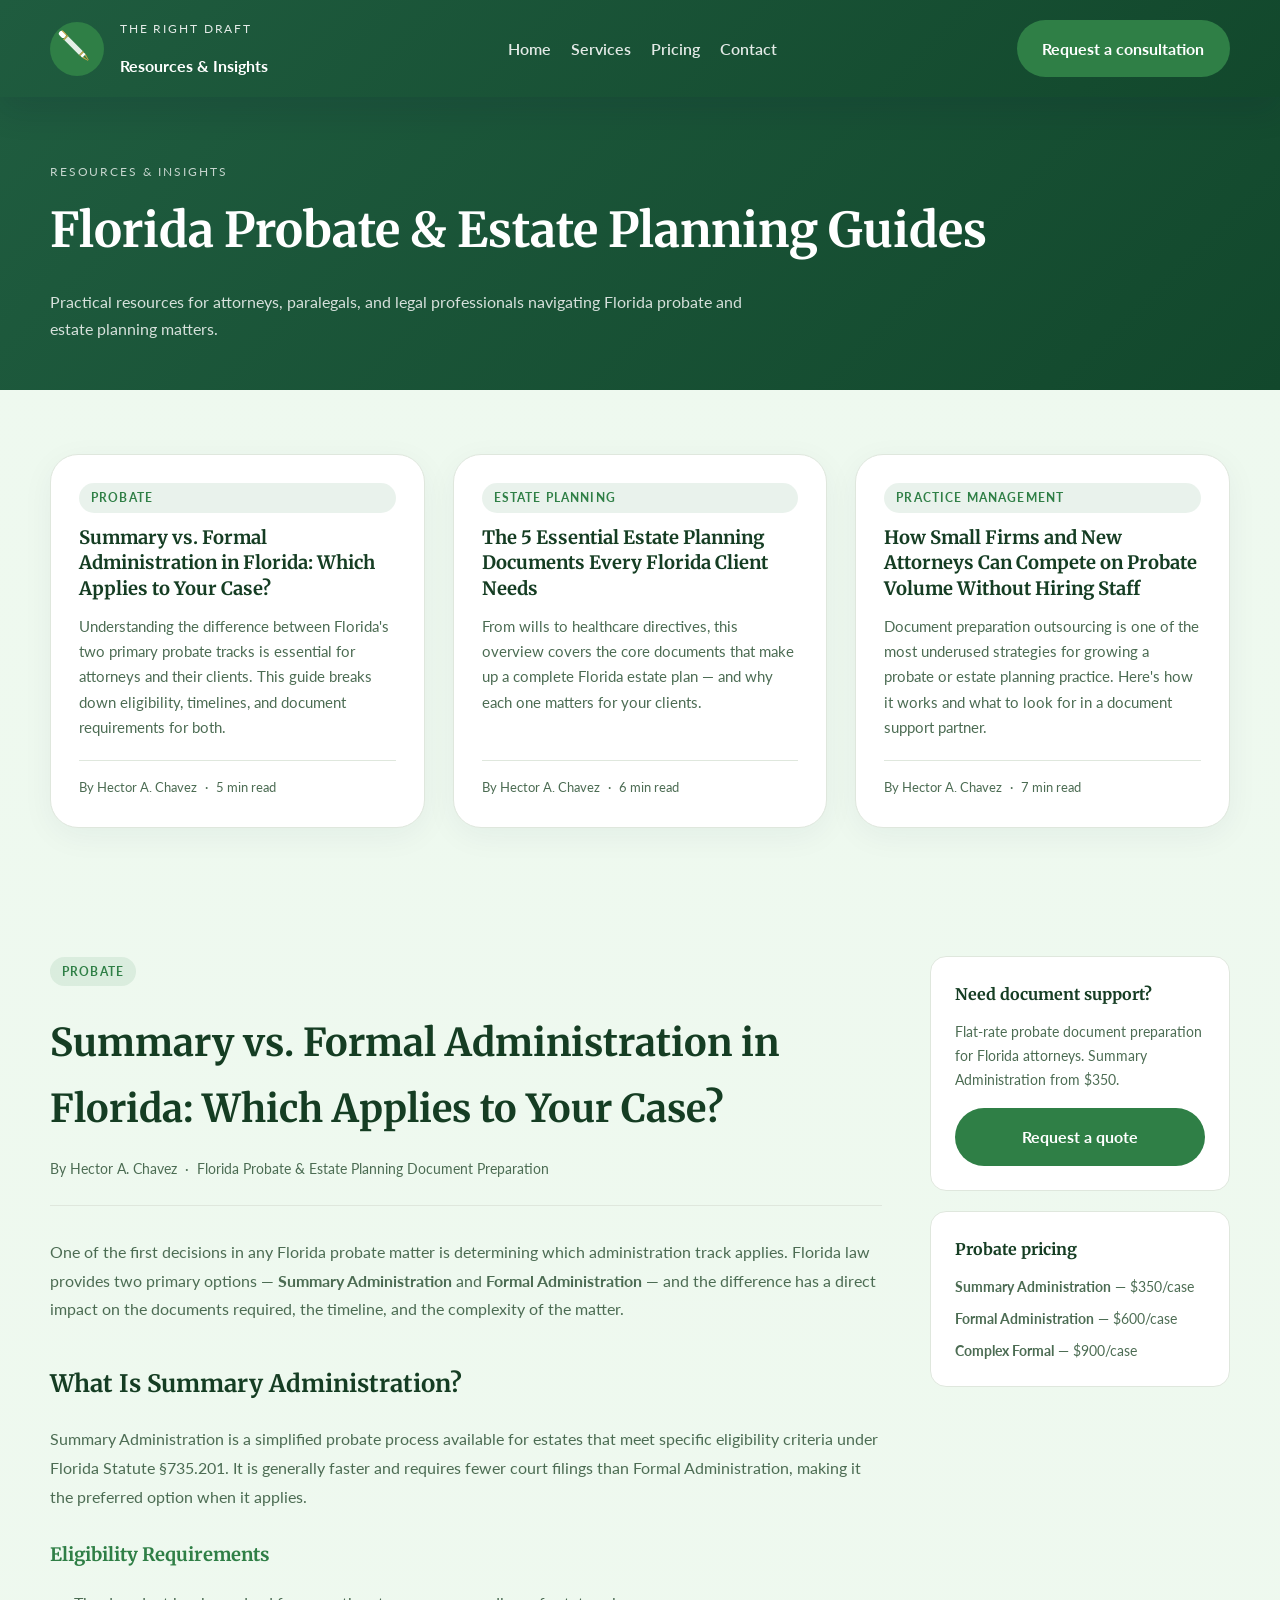
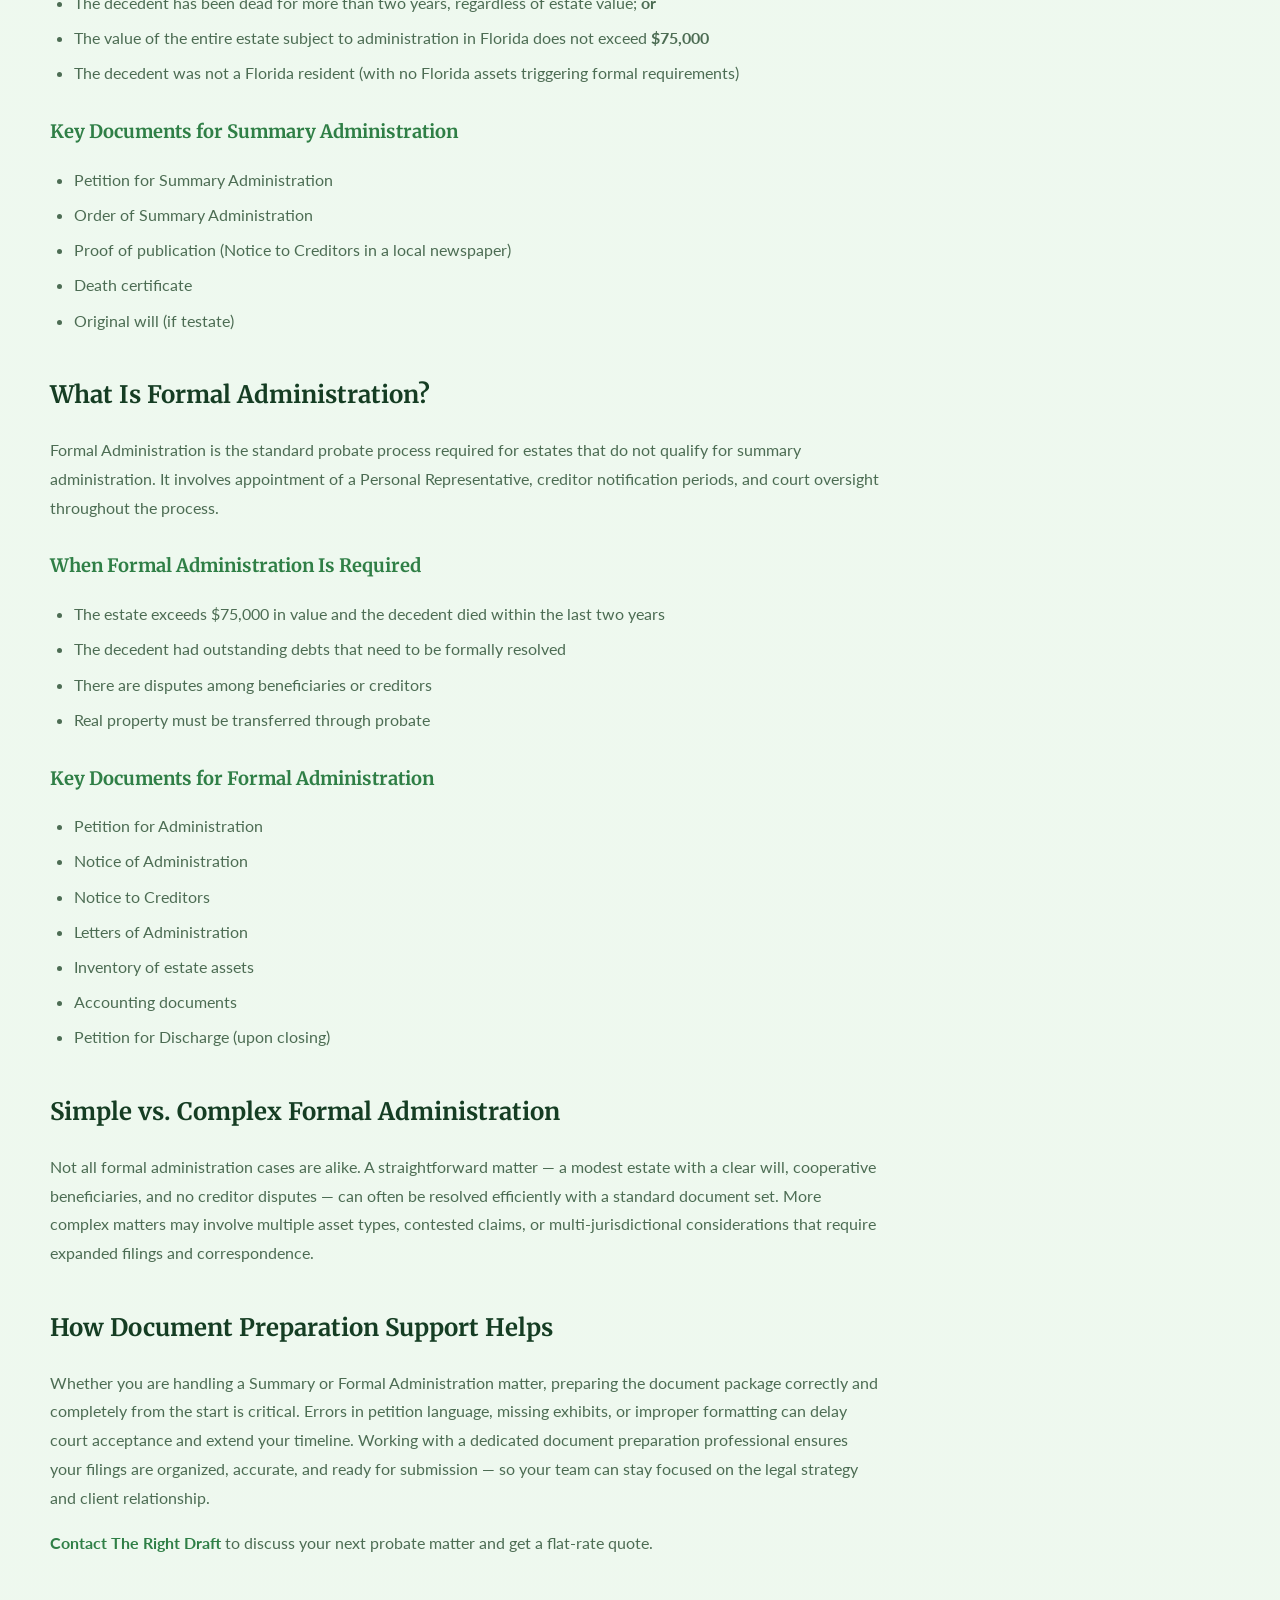
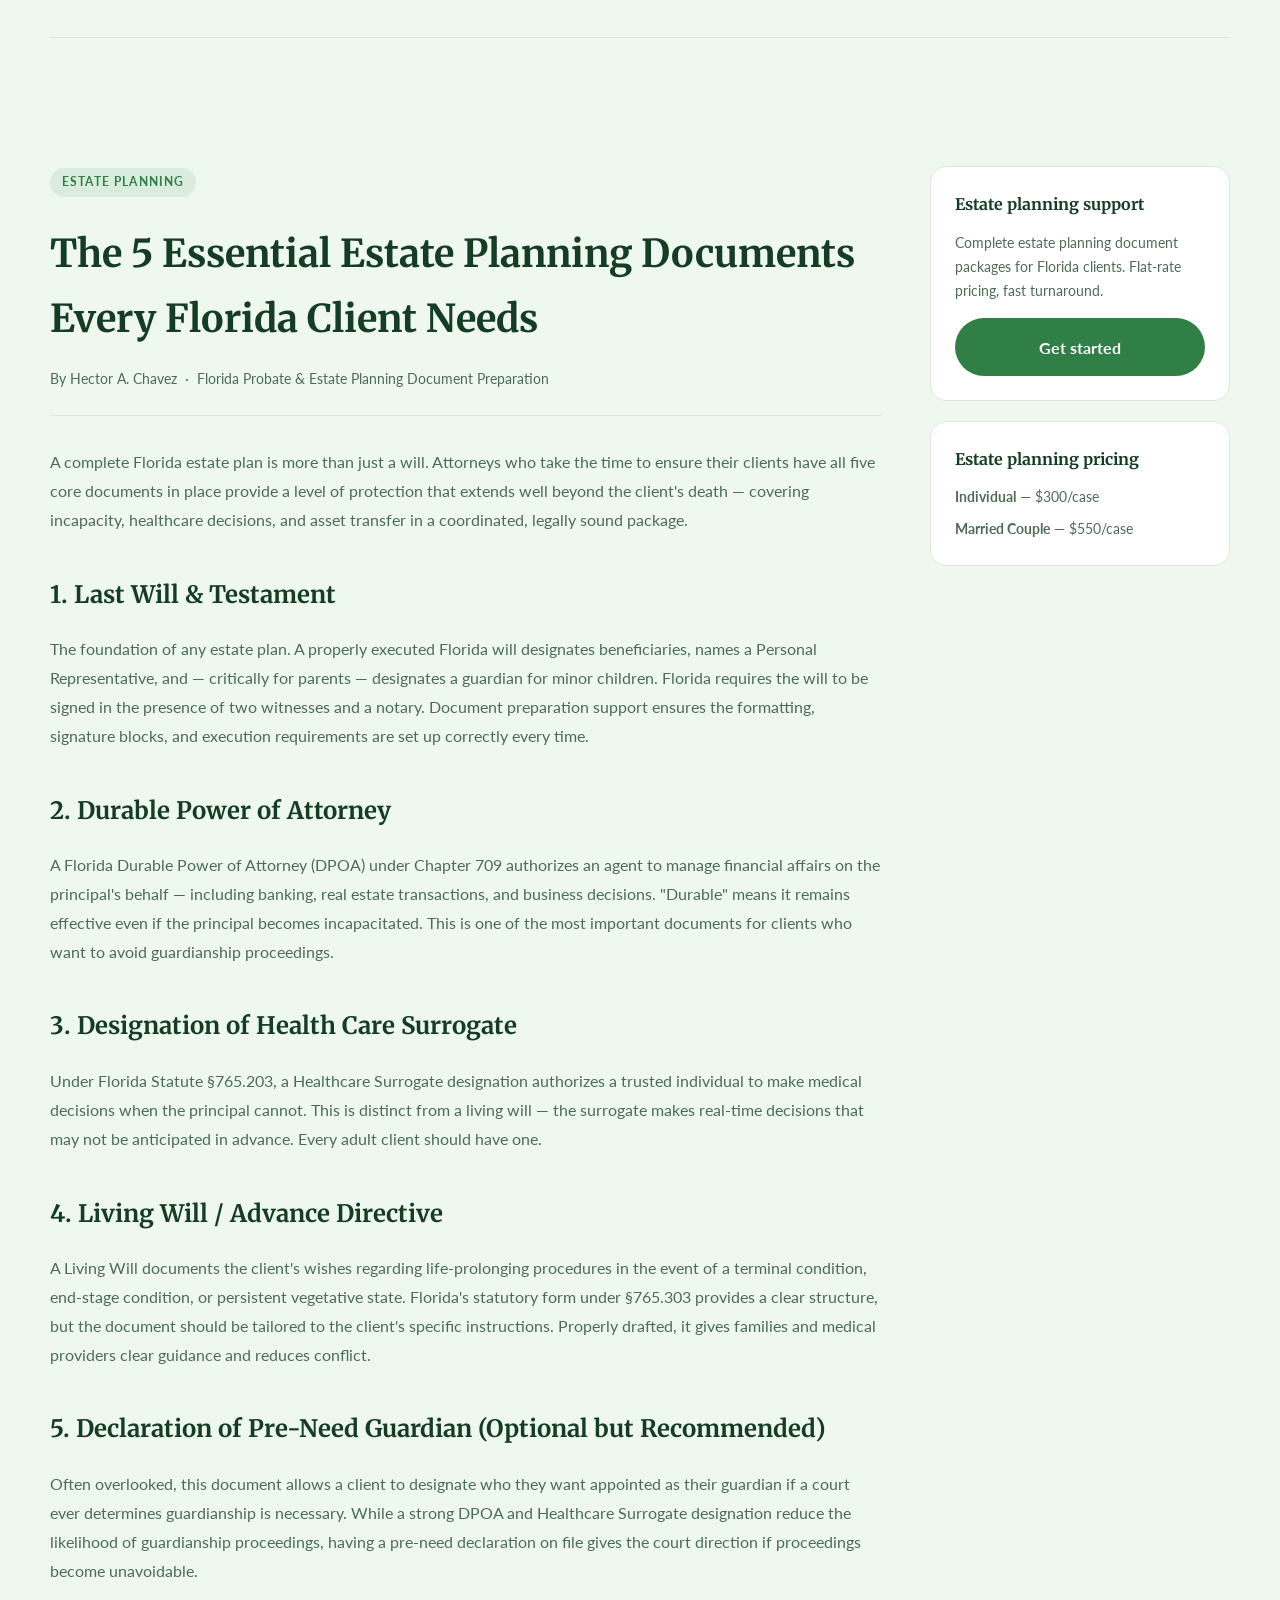
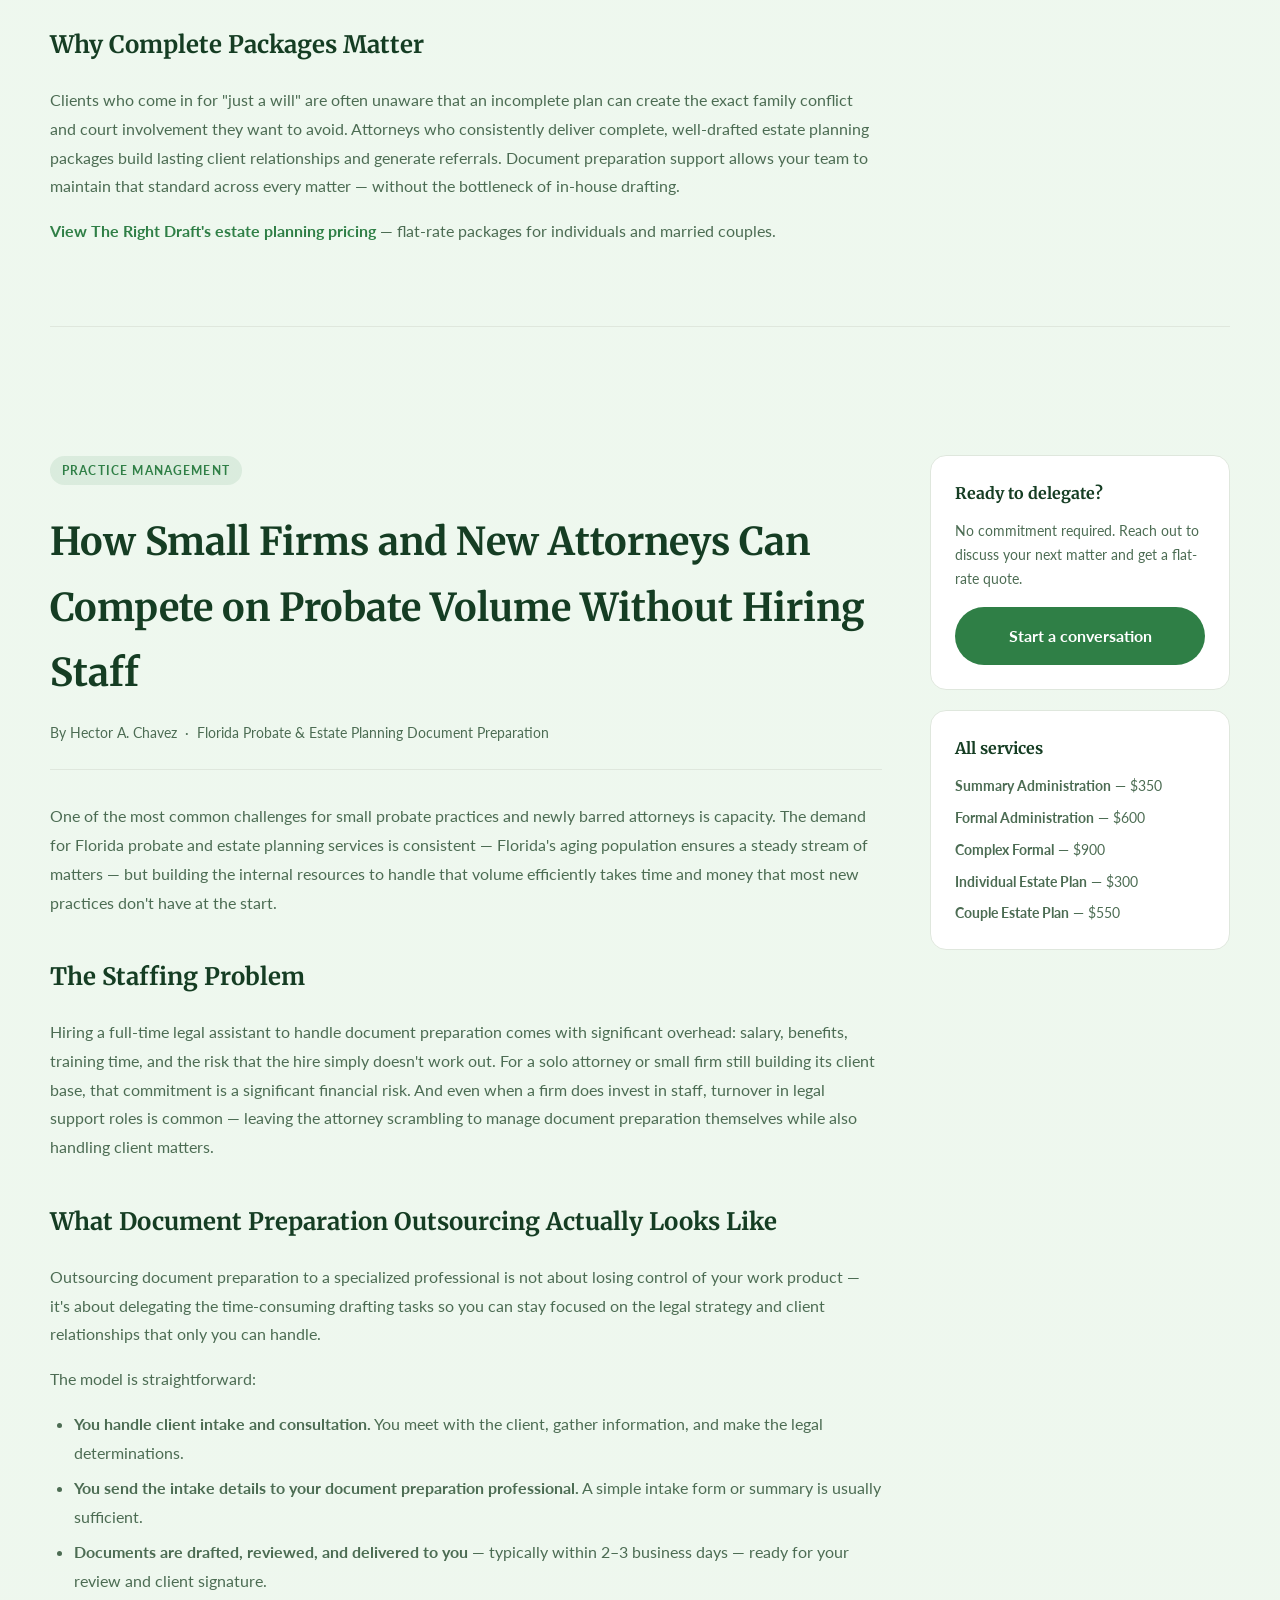
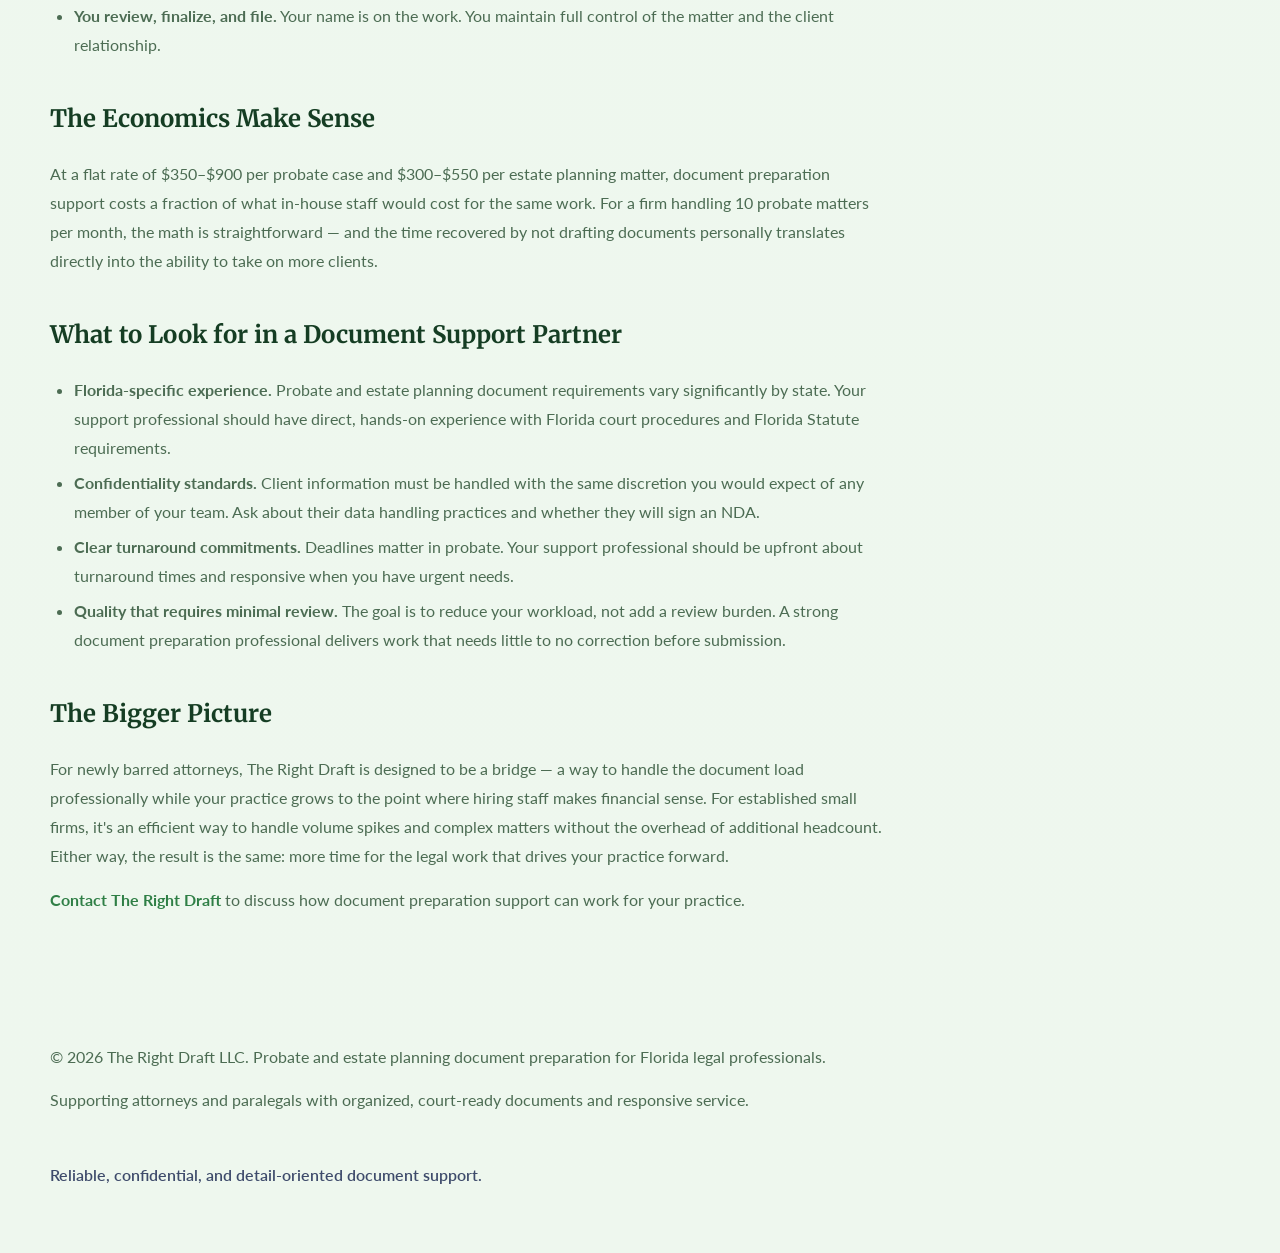
==== blog.html @ fc77adde "Add blog/resources page with 3 full Florida probate articles Articles: 1. Summary vs. Formal Adminis" ====
<!DOCTYPE html>
<html lang="en">
<head>
  <meta charset="UTF-8" />
  <meta name="viewport" content="width=device-width, initial-scale=1.0" />
  <title>Resources & Insights | The Right Draft LLC</title>
  <meta name="description" content="Florida probate and estate planning resources for attorneys and legal professionals. Practical guides on document preparation, administration types, and estate planning essentials." />
  <meta name="robots" content="index, follow" />
  <link rel="canonical" href="https://therightdraftllc.com/blog.html" />
  <link rel="icon" type="image/svg+xml" href="favicon.svg" />
  <meta property="og:title" content="Resources & Insights | The Right Draft LLC" />
  <meta property="og:description" content="Florida probate and estate planning resources for attorneys and legal professionals." />
  <meta property="og:type" content="website" />
  <meta property="og:url" content="https://therightdraftllc.com/blog.html" />
  <meta property="og:image" content="https://therightdraftllc.com/og-image.png" />
  <link href="https://fonts.googleapis.com/css2?family=Lato:wght@400;700;900&family=Merriweather:wght@400;700;900&display=swap" rel="stylesheet">
  <link rel="stylesheet" href="styles.css" />
  <!-- Google Analytics GA4 -->
  <script async src="https://www.googletagmanager.com/gtag/js?id=G-16GF5QHJJG"></script>
  <script>
    window.dataLayer = window.dataLayer || [];
    function gtag(){dataLayer.push(arguments);}
    gtag('js', new Date());
    gtag('config', 'G-16GF5QHJJG');
  </script>
  <style>
    .blog-hero {
      background: linear-gradient(135deg, #1f5c3f 0%, #12482c 100%);
      color: white;
      padding: 4rem 0 3rem;
    }
    .blog-hero .eyebrow { color: rgba(255,255,255,0.75); }
    .blog-hero h1 {
      font-size: clamp(2rem, 4vw, 3rem);
      margin: 0.5rem 0 1rem;
      color: white;
    }
    .blog-hero p { color: rgba(255,255,255,0.82); max-width: 44rem; margin: 0; }

    .blog-grid {
      display: grid;
      grid-template-columns: repeat(3, 1fr);
      gap: 1.75rem;
      padding: 4rem 0;
    }

    .blog-card {
      background: white;
      border: 1px solid var(--border);
      border-radius: var(--radius);
      overflow: hidden;
      box-shadow: 0 8px 32px rgba(19,47,76,0.05);
      display: flex;
      flex-direction: column;
      transition: transform 0.2s ease, box-shadow 0.2s ease;
    }
    .blog-card:hover {
      transform: translateY(-3px);
      box-shadow: 0 16px 48px rgba(19,47,76,0.10);
    }
    .blog-card-tag {
      display: inline-block;
      font-size: 0.72rem;
      font-weight: 700;
      text-transform: uppercase;
      letter-spacing: 0.1em;
      color: var(--accent);
      background: rgba(47,127,70,0.1);
      padding: 0.3rem 0.75rem;
      border-radius: 999px;
      margin-bottom: 0.75rem;
    }
    .blog-card-body { padding: 1.75rem; flex: 1; display: flex; flex-direction: column; }
    .blog-card-body h2 {
      font-size: 1.15rem;
      margin: 0 0 0.75rem;
      line-height: 1.4;
      color: var(--text);
    }
    .blog-card-body p { color: var(--muted); font-size: 0.93rem; flex: 1; margin: 0 0 1.25rem; }
    .blog-card-meta {
      font-size: 0.8rem;
      color: var(--muted);
      display: flex;
      align-items: center;
      gap: 0.5rem;
      margin-top: auto;
      padding-top: 1rem;
      border-top: 1px solid var(--border);
    }

    /* Article page styles */
    .article-layout {
      display: grid;
      grid-template-columns: 1fr 300px;
      gap: 3rem;
      padding: 4rem 0;
      align-items: start;
    }
    .article-body h2 { font-size: 1.5rem; margin-top: 2.5rem; }
    .article-body h3 { font-size: 1.15rem; margin-top: 1.75rem; color: var(--accent); }
    .article-body p { color: var(--muted); line-height: 1.8; }
    .article-body ul { color: var(--muted); line-height: 1.8; padding-left: 1.5rem; }
    .article-body ul li { margin-bottom: 0.4rem; }
    .article-sidebar {
      position: sticky;
      top: 100px;
      display: flex;
      flex-direction: column;
      gap: 1.25rem;
    }
    .sidebar-card {
      background: white;
      border: 1px solid var(--border);
      border-radius: var(--radius-sm);
      padding: 1.5rem;
    }
    .sidebar-card h3 { margin: 0 0 0.75rem; font-size: 1rem; }
    .sidebar-card p { color: var(--muted); font-size: 0.88rem; margin: 0 0 1rem; }

    .article-tag {
      display: inline-block;
      font-size: 0.72rem;
      font-weight: 700;
      text-transform: uppercase;
      letter-spacing: 0.1em;
      color: var(--accent);
      background: rgba(47,127,70,0.1);
      padding: 0.3rem 0.75rem;
      border-radius: 999px;
      margin-bottom: 1rem;
    }
    .article-title {
      font-size: clamp(1.75rem, 3vw, 2.5rem);
      margin: 0.5rem 0 1rem;
    }
    .article-meta {
      color: var(--muted);
      font-size: 0.88rem;
      margin-bottom: 2rem;
      padding-bottom: 1.5rem;
      border-bottom: 1px solid var(--border);
    }

    @media (max-width: 960px) {
      .blog-grid { grid-template-columns: 1fr; }
      .article-layout { grid-template-columns: 1fr; }
      .article-sidebar { position: static; }
    }
  </style>
</head>
<body>

  <header class="site-header">
    <div class="container header-inner">
      <div class="brand">
        <img src="images/logo.svg" alt="The Right Draft LLC" class="logo-mark" width="54" height="54" />
        <div>
          <p class="eyebrow">The Right Draft</p>
          <p style="margin:0;font-size:1rem;font-weight:700;color:white;">Resources &amp; Insights</p>
        </div>
      </div>
      <nav class="site-nav" id="site-nav" aria-label="Primary navigation">
        <a href="index.html">Home</a>
        <a href="index.html#services">Services</a>
        <a href="index.html#packages">Pricing</a>
        <a href="index.html#contact">Contact</a>
        <a href="index.html#contact" class="button button-primary nav-cta-mobile">Request a consultation</a>
      </nav>
      <div class="header-right">
        <a href="index.html#contact" class="button button-primary header-cta">Request a consultation</a>
        <button class="hamburger" id="hamburger" aria-label="Toggle navigation" aria-expanded="false" aria-controls="site-nav">
          <span></span><span></span><span></span>
        </button>
      </div>
    </div>
  </header>

  <div class="blog-hero">
    <div class="container">
      <p class="eyebrow">Resources &amp; Insights</p>
      <h1>Florida Probate &amp; Estate Planning Guides</h1>
      <p>Practical resources for attorneys, paralegals, and legal professionals navigating Florida probate and estate planning matters.</p>
    </div>
  </div>

  <main class="container">
    <div class="blog-grid">

      <!-- Article 1 -->
      <article class="blog-card" id="summary-vs-formal">
        <div class="blog-card-body">
          <span class="blog-card-tag">Probate</span>
          <h2>Summary vs. Formal Administration in Florida: Which Applies to Your Case?</h2>
          <p>Understanding the difference between Florida's two primary probate tracks is essential for attorneys and their clients. This guide breaks down eligibility, timelines, and document requirements for both.</p>
          <div class="blog-card-meta">
            <span>By Hector A. Chavez</span>
            <span>&middot;</span>
            <span>5 min read</span>
          </div>
        </div>
      </article>

      <!-- Article 2 -->
      <article class="blog-card" id="estate-planning-docs">
        <div class="blog-card-body">
          <span class="blog-card-tag">Estate Planning</span>
          <h2>The 5 Essential Estate Planning Documents Every Florida Client Needs</h2>
          <p>From wills to healthcare directives, this overview covers the core documents that make up a complete Florida estate plan — and why each one matters for your clients.</p>
          <div class="blog-card-meta">
            <span>By Hector A. Chavez</span>
            <span>&middot;</span>
            <span>6 min read</span>
          </div>
        </div>
      </article>

      <!-- Article 3 -->
      <article class="blog-card" id="small-firm-efficiency">
        <div class="blog-card-body">
          <span class="blog-card-tag">Practice Management</span>
          <h2>How Small Firms and New Attorneys Can Compete on Probate Volume Without Hiring Staff</h2>
          <p>Document preparation outsourcing is one of the most underused strategies for growing a probate or estate planning practice. Here's how it works and what to look for in a document support partner.</p>
          <div class="blog-card-meta">
            <span>By Hector A. Chavez</span>
            <span>&middot;</span>
            <span>7 min read</span>
          </div>
        </div>
      </article>

    </div>

    <!-- ── FULL ARTICLE 1 ── -->
    <section class="article-layout" id="article-summary-vs-formal">
      <div class="article-body">
        <span class="article-tag">Probate</span>
        <h1 class="article-title">Summary vs. Formal Administration in Florida: Which Applies to Your Case?</h1>
        <div class="article-meta">By Hector A. Chavez &nbsp;&middot;&nbsp; Florida Probate &amp; Estate Planning Document Preparation</div>

        <p>One of the first decisions in any Florida probate matter is determining which administration track applies. Florida law provides two primary options — <strong>Summary Administration</strong> and <strong>Formal Administration</strong> — and the difference has a direct impact on the documents required, the timeline, and the complexity of the matter.</p>

        <h2>What Is Summary Administration?</h2>
        <p>Summary Administration is a simplified probate process available for estates that meet specific eligibility criteria under Florida Statute &sect;735.201. It is generally faster and requires fewer court filings than Formal Administration, making it the preferred option when it applies.</p>

        <h3>Eligibility Requirements</h3>
        <ul>
          <li>The decedent has been dead for more than two years, regardless of estate value; <strong>or</strong></li>
          <li>The value of the entire estate subject to administration in Florida does not exceed <strong>$75,000</strong></li>
          <li>The decedent was not a Florida resident (with no Florida assets triggering formal requirements)</li>
        </ul>

        <h3>Key Documents for Summary Administration</h3>
        <ul>
          <li>Petition for Summary Administration</li>
          <li>Order of Summary Administration</li>
          <li>Proof of publication (Notice to Creditors in a local newspaper)</li>
          <li>Death certificate</li>
          <li>Original will (if testate)</li>
        </ul>

        <h2>What Is Formal Administration?</h2>
        <p>Formal Administration is the standard probate process required for estates that do not qualify for summary administration. It involves appointment of a Personal Representative, creditor notification periods, and court oversight throughout the process.</p>

        <h3>When Formal Administration Is Required</h3>
        <ul>
          <li>The estate exceeds $75,000 in value and the decedent died within the last two years</li>
          <li>The decedent had outstanding debts that need to be formally resolved</li>
          <li>There are disputes among beneficiaries or creditors</li>
          <li>Real property must be transferred through probate</li>
        </ul>

        <h3>Key Documents for Formal Administration</h3>
        <ul>
          <li>Petition for Administration</li>
          <li>Notice of Administration</li>
          <li>Notice to Creditors</li>
          <li>Letters of Administration</li>
          <li>Inventory of estate assets</li>
          <li>Accounting documents</li>
          <li>Petition for Discharge (upon closing)</li>
        </ul>

        <h2>Simple vs. Complex Formal Administration</h2>
        <p>Not all formal administration cases are alike. A straightforward matter — a modest estate with a clear will, cooperative beneficiaries, and no creditor disputes — can often be resolved efficiently with a standard document set. More complex matters may involve multiple asset types, contested claims, or multi-jurisdictional considerations that require expanded filings and correspondence.</p>

        <h2>How Document Preparation Support Helps</h2>
        <p>Whether you are handling a Summary or Formal Administration matter, preparing the document package correctly and completely from the start is critical. Errors in petition language, missing exhibits, or improper formatting can delay court acceptance and extend your timeline. Working with a dedicated document preparation professional ensures your filings are organized, accurate, and ready for submission — so your team can stay focused on the legal strategy and client relationship.</p>

        <p><a href="index.html#contact" style="color:var(--accent);font-weight:700;">Contact The Right Draft</a> to discuss your next probate matter and get a flat-rate quote.</p>
      </div>

      <aside class="article-sidebar">
        <div class="sidebar-card">
          <h3>Need document support?</h3>
          <p>Flat-rate probate document preparation for Florida attorneys. Summary Administration from $350.</p>
          <a href="index.html#contact" class="button button-primary" style="width:100%;display:flex;">Request a quote</a>
        </div>
        <div class="sidebar-card">
          <h3>Probate pricing</h3>
          <p style="margin-bottom:0.5rem;"><strong>Summary Administration</strong> — $350/case</p>
          <p style="margin-bottom:0.5rem;"><strong>Formal Administration</strong> — $600/case</p>
          <p style="margin-bottom:0;"><strong>Complex Formal</strong> — $900/case</p>
        </div>
      </aside>
    </section>

    <hr style="border:none;border-top:1px solid var(--border);margin:0 0 4rem;">

    <!-- ── FULL ARTICLE 2 ── -->
    <section class="article-layout" id="article-estate-planning-docs">
      <div class="article-body">
        <span class="article-tag">Estate Planning</span>
        <h1 class="article-title">The 5 Essential Estate Planning Documents Every Florida Client Needs</h1>
        <div class="article-meta">By Hector A. Chavez &nbsp;&middot;&nbsp; Florida Probate &amp; Estate Planning Document Preparation</div>

        <p>A complete Florida estate plan is more than just a will. Attorneys who take the time to ensure their clients have all five core documents in place provide a level of protection that extends well beyond the client's death — covering incapacity, healthcare decisions, and asset transfer in a coordinated, legally sound package.</p>

        <h2>1. Last Will &amp; Testament</h2>
        <p>The foundation of any estate plan. A properly executed Florida will designates beneficiaries, names a Personal Representative, and — critically for parents — designates a guardian for minor children. Florida requires the will to be signed in the presence of two witnesses and a notary. Document preparation support ensures the formatting, signature blocks, and execution requirements are set up correctly every time.</p>

        <h2>2. Durable Power of Attorney</h2>
        <p>A Florida Durable Power of Attorney (DPOA) under Chapter 709 authorizes an agent to manage financial affairs on the principal's behalf — including banking, real estate transactions, and business decisions. "Durable" means it remains effective even if the principal becomes incapacitated. This is one of the most important documents for clients who want to avoid guardianship proceedings.</p>

        <h2>3. Designation of Health Care Surrogate</h2>
        <p>Under Florida Statute &sect;765.203, a Healthcare Surrogate designation authorizes a trusted individual to make medical decisions when the principal cannot. This is distinct from a living will — the surrogate makes real-time decisions that may not be anticipated in advance. Every adult client should have one.</p>

        <h2>4. Living Will / Advance Directive</h2>
        <p>A Living Will documents the client's wishes regarding life-prolonging procedures in the event of a terminal condition, end-stage condition, or persistent vegetative state. Florida's statutory form under &sect;765.303 provides a clear structure, but the document should be tailored to the client's specific instructions. Properly drafted, it gives families and medical providers clear guidance and reduces conflict.</p>

        <h2>5. Declaration of Pre-Need Guardian (Optional but Recommended)</h2>
        <p>Often overlooked, this document allows a client to designate who they want appointed as their guardian if a court ever determines guardianship is necessary. While a strong DPOA and Healthcare Surrogate designation reduce the likelihood of guardianship proceedings, having a pre-need declaration on file gives the court direction if proceedings become unavoidable.</p>

        <h2>Why Complete Packages Matter</h2>
        <p>Clients who come in for "just a will" are often unaware that an incomplete plan can create the exact family conflict and court involvement they want to avoid. Attorneys who consistently deliver complete, well-drafted estate planning packages build lasting client relationships and generate referrals. Document preparation support allows your team to maintain that standard across every matter — without the bottleneck of in-house drafting.</p>

        <p><a href="index.html#packages" style="color:var(--accent);font-weight:700;">View The Right Draft's estate planning pricing</a> — flat-rate packages for individuals and married couples.</p>
      </div>

      <aside class="article-sidebar">
        <div class="sidebar-card">
          <h3>Estate planning support</h3>
          <p>Complete estate planning document packages for Florida clients. Flat-rate pricing, fast turnaround.</p>
          <a href="index.html#contact" class="button button-primary" style="width:100%;display:flex;">Get started</a>
        </div>
        <div class="sidebar-card">
          <h3>Estate planning pricing</h3>
          <p style="margin-bottom:0.5rem;"><strong>Individual</strong> — $300/case</p>
          <p style="margin-bottom:0;"><strong>Married Couple</strong> — $550/case</p>
        </div>
      </aside>
    </section>

    <hr style="border:none;border-top:1px solid var(--border);margin:0 0 4rem;">

    <!-- ── FULL ARTICLE 3 ── -->
    <section class="article-layout" id="article-small-firm">
      <div class="article-body">
        <span class="article-tag">Practice Management</span>
        <h1 class="article-title">How Small Firms and New Attorneys Can Compete on Probate Volume Without Hiring Staff</h1>
        <div class="article-meta">By Hector A. Chavez &nbsp;&middot;&nbsp; Florida Probate &amp; Estate Planning Document Preparation</div>

        <p>One of the most common challenges for small probate practices and newly barred attorneys is capacity. The demand for Florida probate and estate planning services is consistent — Florida's aging population ensures a steady stream of matters — but building the internal resources to handle that volume efficiently takes time and money that most new practices don't have at the start.</p>

        <h2>The Staffing Problem</h2>
        <p>Hiring a full-time legal assistant to handle document preparation comes with significant overhead: salary, benefits, training time, and the risk that the hire simply doesn't work out. For a solo attorney or small firm still building its client base, that commitment is a significant financial risk. And even when a firm does invest in staff, turnover in legal support roles is common — leaving the attorney scrambling to manage document preparation themselves while also handling client matters.</p>

        <h2>What Document Preparation Outsourcing Actually Looks Like</h2>
        <p>Outsourcing document preparation to a specialized professional is not about losing control of your work product — it's about delegating the time-consuming drafting tasks so you can stay focused on the legal strategy and client relationships that only you can handle.</p>

        <p>The model is straightforward:</p>
        <ul>
          <li><strong>You handle client intake and consultation.</strong> You meet with the client, gather information, and make the legal determinations.</li>
          <li><strong>You send the intake details to your document preparation professional.</strong> A simple intake form or summary is usually sufficient.</li>
          <li><strong>Documents are drafted, reviewed, and delivered to you</strong> — typically within 2–3 business days — ready for your review and client signature.</li>
          <li><strong>You review, finalize, and file.</strong> Your name is on the work. You maintain full control of the matter and the client relationship.</li>
        </ul>

        <h2>The Economics Make Sense</h2>
        <p>At a flat rate of $350–$900 per probate case and $300–$550 per estate planning matter, document preparation support costs a fraction of what in-house staff would cost for the same work. For a firm handling 10 probate matters per month, the math is straightforward — and the time recovered by not drafting documents personally translates directly into the ability to take on more clients.</p>

        <h2>What to Look for in a Document Support Partner</h2>
        <ul>
          <li><strong>Florida-specific experience.</strong> Probate and estate planning document requirements vary significantly by state. Your support professional should have direct, hands-on experience with Florida court procedures and Florida Statute requirements.</li>
          <li><strong>Confidentiality standards.</strong> Client information must be handled with the same discretion you would expect of any member of your team. Ask about their data handling practices and whether they will sign an NDA.</li>
          <li><strong>Clear turnaround commitments.</strong> Deadlines matter in probate. Your support professional should be upfront about turnaround times and responsive when you have urgent needs.</li>
          <li><strong>Quality that requires minimal review.</strong> The goal is to reduce your workload, not add a review burden. A strong document preparation professional delivers work that needs little to no correction before submission.</li>
        </ul>

        <h2>The Bigger Picture</h2>
        <p>For newly barred attorneys, The Right Draft is designed to be a bridge — a way to handle the document load professionally while your practice grows to the point where hiring staff makes financial sense. For established small firms, it's an efficient way to handle volume spikes and complex matters without the overhead of additional headcount. Either way, the result is the same: more time for the legal work that drives your practice forward.</p>

        <p><a href="index.html#contact" style="color:var(--accent);font-weight:700;">Contact The Right Draft</a> to discuss how document preparation support can work for your practice.</p>
      </div>

      <aside class="article-sidebar">
        <div class="sidebar-card">
          <h3>Ready to delegate?</h3>
          <p>No commitment required. Reach out to discuss your next matter and get a flat-rate quote.</p>
          <a href="index.html#contact" class="button button-primary" style="width:100%;display:flex;">Start a conversation</a>
        </div>
        <div class="sidebar-card">
          <h3>All services</h3>
          <p style="margin-bottom:0.5rem;"><strong>Summary Administration</strong> — $350</p>
          <p style="margin-bottom:0.5rem;"><strong>Formal Administration</strong> — $600</p>
          <p style="margin-bottom:0.5rem;"><strong>Complex Formal</strong> — $900</p>
          <p style="margin-bottom:0.5rem;"><strong>Individual Estate Plan</strong> — $300</p>
          <p style="margin-bottom:0;"><strong>Couple Estate Plan</strong> — $550</p>
        </div>
      </aside>
    </section>

  </main>

  <footer class="site-footer">
    <div class="container footer-inner">
      <div>
        <p>&copy; 2026 The Right Draft LLC. Probate and estate planning document preparation for Florida legal professionals.</p>
        <p>Supporting attorneys and paralegals with organized, court-ready documents and responsive service.</p>
      </div>
      <p class="footer-tagline">Reliable, confidential, and detail-oriented document support.</p>
    </div>
  </footer>

  <script src="scripts.js"></script>
</body>
</html>
---- styles.css ----
:root {
  --bg: #eef7ee;
  --surface: #ffffff;
  --surface-alt: #f7fbf5;
  --text: #153d23;
  --muted: #4c6c53;
  --accent: #2f7f46;
  --accent-strong: #225f36;
  --border: #dfe7dd;
  --shadow: 0 24px 80px rgba(15, 41, 25, 0.08);
  --radius: 28px;
  --radius-sm: 16px;
  --max-width: 1180px;
}

* {
  box-sizing: border-box;
}

body {
  margin: 0;
  font-family: 'Lato', system-ui, -apple-system, BlinkMacSystemFont, "Segoe UI", sans-serif;
  background: linear-gradient(180deg, #eef9ef 0%, #eef7ee 100%);
  color: var(--text);
  line-height: 1.7;
}

/* Headings use a more formal serif for a professional tone */
h1, h2, h3, h4, h5 {
  font-family: 'Merriweather', Georgia, 'Times New Roman', serif;
  font-weight: 700;
}

img {
  max-width: 100%;
  display: block;
}

a {
  color: inherit;
  text-decoration: none;
}

button,
input,
textarea {
  font: inherit;
}

.container {
  width: min(100% - 2rem, var(--max-width));
  margin: 0 auto;
}

.site-header {
  background: linear-gradient(135deg, #1f5c3f 0%, #12482c 100%);
  color: white;
  padding: 1.15rem 0;
  position: sticky;
  top: 0;
  z-index: 20;
  box-shadow: 0 14px 32px rgba(15, 22, 47, 0.14);
}

.header-inner {
  display: flex;
  align-items: center;
  justify-content: space-between;
  gap: 1rem;
}

.brand {
  display: flex;
  align-items: center;
  gap: 1rem;
}

.logo-mark {
  width: 54px;
  height: 54px;
  flex-shrink: 0;
}

.site-nav {
  display: flex;
  gap: 1.25rem;
  align-items: center;
}

.site-nav a {
  color: rgba(255, 255, 255, 0.88);
  font-weight: 600;
}

.site-nav a:hover {
  color: white;
}

.eyebrow {
  margin: 0 0 0.75rem;
  color: rgba(255, 255, 255, 0.88);
  letter-spacing: 0.15em;
  text-transform: uppercase;
  font-size: 0.78rem;
  letter-spacing: 0.15em;
  text-transform: uppercase;
  font-size: 0.78rem;
}

.site-header h1,
.hero-copy h2,
.section-heading h2,
.quote-card p,
.process-card h3,
.service-card h3 {
  margin: 0;
}

.site-header h1 {
  font-size: 1rem;
  line-height: 1.4;
  max-width: 36rem;
}

.button {
  display: inline-flex;
  align-items: center;
  justify-content: center;
  border: none;
  border-radius: 999px;
  padding: 0.95rem 1.6rem;
  font-weight: 700;
  cursor: pointer;
  transition: transform 0.2s ease, background-color 0.2s ease, color 0.2s ease;
}

.button:hover {
  transform: translateY(-1px);
}

.button-primary {
  background: var(--accent);
  color: white;
}

.button-primary:hover {
  background: var(--accent-strong);
}

.button-secondary {
  background: rgba(255, 255, 255, 0.14);
  color: white;
  border: 1px solid rgba(255, 255, 255, 0.18);
}

.hero {
  display: grid;
  grid-template-columns: 1.2fr 0.9fr;
  gap: 2.5rem;
  align-items: center;
  padding: 4rem 0 2rem;
}

.hero-copy h2 {
  font-size: clamp(2.2rem, 4vw, 3.75rem);
  line-height: 1.05;
  margin-bottom: 1.2rem;
}

.hero-copy p {
  color: #425c46;
  max-width: 44rem;
}

.hero-actions {
  display: flex;
  flex-wrap: wrap;
  gap: 1rem;
  margin-top: 1.75rem;
}

.hero-image {
  position: relative;
}

.hero-panel {
  background: white;
  border: 1px solid var(--border);
  box-shadow: var(--shadow);
  border-radius: var(--radius);
  padding: 2.2rem;
}

.hero-panel img {
  width: 100%;
  border-radius: 22px;
  display: block;
  object-fit: cover;
}

.hero-caption {
  margin-top: 1rem;
  color: var(--muted);
  font-size: 0.98rem;
  line-height: 1.7;
}

.hero-panel h3 {
  margin-top: 0;
  font-size: 1.3rem;
}

.hero-panel p {
  color: var(--muted);
}

.hero-image {
  position: relative;
}

.hero-panel {
  background: white;
  border: 1px solid var(--border);
  box-shadow: var(--shadow);
  border-radius: var(--radius);
  padding: 2rem;
}

.hero-panel h3 {
  margin-top: 0;
  font-size: 1.3rem;
}

.section {
  padding: 4rem 0;
}

.section-heading {
  max-width: 42rem;
  margin-bottom: 2rem;
}

.section-heading h2 {
  font-size: clamp(2rem, 3.2vw, 2.7rem);
}

.grid {
  display: grid;
  gap: 1.75rem;
}

.two-column {
  grid-template-columns: repeat(2, minmax(0, 1fr));
}

.three-column {
  grid-template-columns: repeat(3, minmax(0, 1fr));
}

.four-column {
  grid-template-columns: repeat(4, minmax(0, 1fr));
}

.service-grid article,
.process-card,
.quote-card,
.stats-card,
.contact-form {
  background: white;
  border: 1px solid var(--border);
  border-radius: var(--radius);
  padding: 2rem;
  box-shadow: 0 18px 60px rgba(19, 47, 76, 0.05);
}

.service-card {
  position: relative;
  overflow: hidden;
}

.service-card::before {
  content: "";
  position: absolute;
  inset: 0;
  background: linear-gradient(180deg, rgba(181, 143, 44, 0.04), transparent 40%);
  pointer-events: none;
}

.service-card h3 {
  margin-bottom: 0.85rem;
  position: relative;
  z-index: 1;
}

.service-card p {
  color: var(--muted);
  position: relative;
  z-index: 1;
}

/* ── Pricing ── */
.section-subhead {
  color: var(--muted);
  margin-top: 0.5rem;
  max-width: 42rem;
}

.pricing-group {
  margin-bottom: 3rem;
}

.pricing-group-label {
  font-size: 1rem;
  text-transform: uppercase;
  letter-spacing: 0.12em;
  color: var(--muted);
  margin: 0 0 1.25rem;
  padding-bottom: 0.6rem;
  border-bottom: 1px solid var(--border);
}

.pricing-grid {
  align-items: stretch;
}

.pricing-grid--estate {
  max-width: 780px;
}

.pricing-card {
  background: white;
  border: 1px solid var(--border);
  border-radius: var(--radius);
  padding: 2rem;
  box-shadow: 0 8px 32px rgba(19, 47, 76, 0.05);
  display: flex;
  flex-direction: column;
  gap: 1.25rem;
  position: relative;
  transition: transform 0.2s ease, box-shadow 0.2s ease;
}

.pricing-card:hover {
  transform: translateY(-3px);
  box-shadow: 0 16px 48px rgba(19, 47, 76, 0.10);
}

.pricing-card--featured {
  border-color: var(--accent);
  border-width: 2px;
  background: linear-gradient(180deg, rgba(47,127,70,0.04) 0%, white 50%);
}

.pricing-badge {
  position: absolute;
  top: -13px;
  left: 50%;
  transform: translateX(-50%);
  background: var(--accent);
  color: white;
  font-size: 0.75rem;
  font-weight: 700;
  letter-spacing: 0.06em;
  text-transform: uppercase;
  padding: 0.3rem 0.9rem;
  border-radius: 999px;
  white-space: nowrap;
}

.pricing-header {
  display: flex;
  flex-direction: column;
  gap: 0.4rem;
}

.pricing-type {
  font-size: 0.85rem;
  font-weight: 700;
  text-transform: uppercase;
  letter-spacing: 0.08em;
  color: var(--muted);
}

.pricing-amount {
  font-family: 'Merriweather', Georgia, serif;
  font-size: 2.6rem;
  font-weight: 900;
  color: var(--text);
  line-height: 1;
}

.pricing-amount span {
  font-size: 1rem;
  font-weight: 400;
  color: var(--muted);
  margin-left: 0.2rem;
}

.pricing-features {
  list-style: none;
  padding: 0;
  margin: 0;
  display: grid;
  gap: 0.6rem;
  flex: 1;
}

.pricing-features li {
  padding-left: 1.5rem;
  position: relative;
  color: var(--muted);
  font-size: 0.93rem;
}

.pricing-features li::before {
  content: "✓";
  position: absolute;
  left: 0;
  color: var(--accent);
  font-weight: 700;
}

.pricing-cta {
  width: 100%;
  margin-top: auto;
}

/* Add-on cards */
.pricing-addons {
  display: grid;
  gap: 1rem;
  grid-template-columns: repeat(2, 1fr);
  margin-bottom: 1.5rem;
}

.addon-card {
  background: white;
  border: 1px solid var(--border);
  border-radius: var(--radius-sm);
  padding: 1.5rem;
  display: flex;
  align-items: center;
  gap: 1.25rem;
}

.addon-icon {
  font-size: 1.6rem;
  flex-shrink: 0;
  width: 48px;
  height: 48px;
  display: grid;
  place-items: center;
  background: rgba(47,127,70,0.08);
  border-radius: 12px;
}

.addon-card strong {
  display: block;
  margin-bottom: 0.2rem;
  color: var(--text);
}

.addon-card p {
  color: var(--muted);
  font-size: 0.88rem;
  margin: 0;
}

.addon-btn {
  flex-shrink: 0;
  white-space: nowrap;
  font-size: 0.88rem;
  padding: 0.65rem 1.1rem;
  background: transparent;
  color: var(--accent);
  border: 1.5px solid var(--accent);
}

.addon-btn:hover {
  background: var(--accent);
  color: white;
}

.package-note a {
  color: var(--accent);
  text-decoration: underline;
}

/* ── Founder bio ── */
.founder-layout {
  display: grid;
  grid-template-columns: 320px 1fr;
  gap: 3.5rem;
  align-items: start;
}

.founder-photo-wrap {
  position: sticky;
  top: 100px;
}

.founder-photo {
  width: 100%;
  border-radius: var(--radius);
  display: block;
  object-fit: cover;
  object-position: top;
  box-shadow: var(--shadow);
  border: 1px solid var(--border);
}

.founder-name-card {
  background: white;
  border: 1px solid var(--border);
  border-radius: var(--radius-sm);
  padding: 1rem 1.25rem;
  margin-top: 1rem;
  box-shadow: 0 4px 16px rgba(19,47,76,0.06);
}

.founder-name-card strong {
  display: block;
  font-size: 1rem;
  color: var(--text);
  margin-bottom: 0.2rem;
}

.founder-name-card span {
  font-size: 0.85rem;
  color: var(--muted);
}

.founder-bio p {
  color: var(--muted);
  margin-top: 0;
  margin-bottom: 1.2rem;
}

.founder-quote {
  border-left: 3px solid #C8A84B;
  margin: 1.75rem 0;
  padding: 1rem 1.5rem;
  background: rgba(200, 168, 75, 0.06);
  border-radius: 0 var(--radius-sm) var(--radius-sm) 0;
}

.founder-quote p {
  font-family: 'Merriweather', Georgia, serif;
  font-size: 1.05rem;
  font-style: italic;
  color: var(--text) !important;
  margin: 0 !important;
}

.founder-credentials {
  display: grid;
  grid-template-columns: repeat(3, 1fr);
  gap: 1rem;
  margin-top: 1.75rem;
}

.credential {
  background: white;
  border: 1px solid var(--border);
  border-radius: var(--radius-sm);
  padding: 1rem 1.25rem;
  box-shadow: 0 4px 16px rgba(19,47,76,0.04);
}

.credential-value {
  display: block;
  font-family: 'Merriweather', Georgia, serif;
  font-weight: 700;
  font-size: 1rem;
  color: var(--accent);
  margin-bottom: 0.3rem;
}

.credential-label {
  display: block;
  font-size: 0.82rem;
  color: var(--muted);
  line-height: 1.4;
}

@media (max-width: 960px) {
  .founder-layout {
    grid-template-columns: 1fr;
  }
  .founder-photo-wrap {
    position: static;
    max-width: 280px;
  }
  .founder-credentials {
    grid-template-columns: 1fr;
  }
}

/* ── Stats ── */
.stats-card {
  display: grid;
  gap: 1rem;
}

.stat {
  padding: 1.5rem;
  border-radius: var(--radius-sm);
  background: linear-gradient(180deg, rgba(181, 143, 44, 0.12), rgba(255, 255, 255, 0.95));
}

.stat span {
  display: block;
  font-size: 1.35rem;
  font-weight: 700;
  color: var(--accent);
  margin-bottom: 0.55rem;
}

.highlight-section {
  background: rgba(255, 255, 255, 0.82);
  padding-top: 4rem;
  padding-bottom: 4rem;
  border-radius: var(--radius);
  border: 1px solid var(--border);
}

.align-center {
  align-items: center;
}

.quote-card p {
  font-size: 1.1rem;
  color: var(--text);
  margin-bottom: 1.5rem;
}

.quote-card span {
  color: var(--muted);
}

.trust-list {
  margin-top: 1rem;
  border-top: 1px solid var(--border);
  padding-top: 1rem;
}

.trust-list h4 {
  margin: 0 0 0.5rem;
  font-size: 1rem;
}

.trust-list ul {
  margin: 0;
  padding: 0 0 0 1rem;
  color: var(--muted);
}

.trust-list li {
  margin-bottom: 0.45rem;
}

.checklist {
  list-style: none;
  padding: 0;
  margin: 1.5rem 0 0;
  display: grid;
  gap: 0.85rem;
}

.checklist li {
  position: relative;
  padding-left: 1.6rem;
  color: var(--muted);
}

.checklist li::before {
  content: "✓";
  position: absolute;
  left: 0;
  top: 0;
  color: var(--accent);
}

.process-grid {
  grid-template-columns: repeat(2, minmax(0, 1fr));
}

.process-card {
  padding: 1.8rem;
}

.process-card h3 {
  margin-bottom: 1rem;
}

.process-card p {
  color: var(--muted);
}

.contact-panel {
  background: rgba(47, 127, 70, 0.08);
  padding: 4rem 0;
}

.contact-grid {
  align-items: start;
  gap: 2rem;
}

.contact-details {
  list-style: none;
  padding: 0;
  margin: 1.5rem 0 0;
  color: var(--muted);
}

.contact-details li {
  margin-bottom: 0.9rem;
}

.package-note {
  margin-top: 1.5rem;
  padding: 1.5rem 1.75rem;
  border-radius: var(--radius-sm);
  background: #f4f5f9;
  border: 1px solid var(--border);
  color: var(--muted);
}

.contact-note {
  margin-top: 1rem;
  color: var(--muted);
}

.form-message {
  margin-top: 1rem;
  padding: 1rem 1.25rem;
  border-radius: 18px;
  font-weight: 600;
}

.form-message--success {
  background: rgba(181, 143, 44, 0.15);
  color: #5f481d;
}

.form-message--error {
  background: rgba(255, 77, 77, 0.12);
  color: #8c1d1d;
}

.hidden {
  display: none;
}

.contact-form label {
  display: grid;
  gap: 0.5rem;
  margin-bottom: 1rem;
  color: var(--text);
}

.contact-form input,
.contact-form textarea {
  width: 100%;
  border: 1px solid var(--border);
  border-radius: 14px;
  padding: 1rem 1.1rem;
  background: #fff;
  color: var(--text);
}

.contact-form textarea {
  resize: vertical;
}

.site-footer {
  padding: 2rem 0 3rem;
  color: var(--muted);
}

.footer-inner {
  display: flex;
  justify-content: space-between;
  gap: 1rem;
  align-items: center;
  flex-wrap: wrap;
}

.footer-tagline {
  font-weight: 600;
  color: #3e4b6b;
}

/* ── FAQ ── */
.faq-list {
  display: grid;
  gap: 0.75rem;
  max-width: 860px;
}

.faq-item {
  background: white;
  border: 1px solid var(--border);
  border-radius: var(--radius-sm);
  overflow: hidden;
  transition: box-shadow 0.2s ease;
}

.faq-item[open] {
  box-shadow: 0 8px 32px rgba(19, 47, 76, 0.08);
  border-color: var(--accent);
}

.faq-question {
  display: flex;
  justify-content: space-between;
  align-items: center;
  gap: 1rem;
  padding: 1.25rem 1.5rem;
  font-family: 'Merriweather', Georgia, serif;
  font-size: 1rem;
  font-weight: 700;
  color: var(--text);
  cursor: pointer;
  list-style: none;
  user-select: none;
}

.faq-question::-webkit-details-marker { display: none; }

.faq-question::after {
  content: "+";
  font-size: 1.4rem;
  font-weight: 300;
  color: var(--accent);
  flex-shrink: 0;
  transition: transform 0.25s ease;
  line-height: 1;
}

.faq-item[open] .faq-question::after {
  transform: rotate(45deg);
}

.faq-answer {
  padding: 0 1.5rem 1.25rem;
  border-top: 1px solid var(--border);
}

.faq-answer p {
  color: var(--muted);
  margin: 1rem 0 0;
  line-height: 1.75;
}

.faq-answer a {
  color: var(--accent);
  text-decoration: underline;
}

/* ── Testimonials ── */
.testimonials-section {
  background: linear-gradient(180deg, rgba(47,127,70,0.06) 0%, transparent 100%);
  border-radius: var(--radius);
  padding: 4rem 2rem;
}

.testimonials-grid {
  align-items: stretch;
}

.testimonial-card {
  background: white;
  border: 1px solid var(--border);
  border-radius: var(--radius);
  padding: 2rem;
  box-shadow: 0 8px 32px rgba(19, 47, 76, 0.06);
  display: flex;
  flex-direction: column;
  gap: 1.25rem;
  transition: transform 0.2s ease, box-shadow 0.2s ease;
}

.testimonial-card:hover {
  transform: translateY(-3px);
  box-shadow: 0 16px 48px rgba(19, 47, 76, 0.10);
}

.testimonial-card--featured {
  border-color: var(--accent);
  border-width: 2px;
  background: linear-gradient(180deg, rgba(47,127,70,0.04) 0%, white 60%);
}

.testimonial-stars {
  color: #C8A84B;
  font-size: 1.1rem;
  letter-spacing: 2px;
}

.testimonial-card blockquote {
  margin: 0;
  flex: 1;
}

.testimonial-card blockquote p {
  color: var(--text);
  font-size: 0.97rem;
  line-height: 1.75;
  margin: 0;
  font-style: italic;
}

.testimonial-card blockquote p::before { content: "\201C"; }
.testimonial-card blockquote p::after  { content: "\201D"; }

.testimonial-author {
  display: flex;
  align-items: center;
  gap: 0.85rem;
  border-top: 1px solid var(--border);
  padding-top: 1.1rem;
  margin: 0;
}

.testimonial-avatar {
  width: 42px;
  height: 42px;
  border-radius: 50%;
  background: linear-gradient(135deg, #2f7f46, #7bb270);
  color: white;
  font-size: 0.75rem;
  font-weight: 700;
  display: grid;
  place-items: center;
  flex-shrink: 0;
  letter-spacing: 0.5px;
}

.testimonial-author strong {
  display: block;
  font-size: 0.95rem;
  color: var(--text);
}

.testimonial-author span {
  display: block;
  font-size: 0.82rem;
  color: var(--muted);
  margin-top: 0.15rem;
}

/* ── Hamburger button ── */
.hamburger {
  display: none;
  flex-direction: column;
  justify-content: center;
  gap: 5px;
  width: 40px;
  height: 40px;
  padding: 6px;
  background: transparent;
  border: none;
  cursor: pointer;
  border-radius: 8px;
  transition: background 0.2s;
}

.hamburger:hover {
  background: rgba(255,255,255,0.1);
}

.hamburger span {
  display: block;
  width: 100%;
  height: 2px;
  background: white;
  border-radius: 2px;
  transition: transform 0.3s ease, opacity 0.3s ease;
  transform-origin: center;
}

/* Animate to X when open */
.hamburger.is-open span:nth-child(1) {
  transform: translateY(7px) rotate(45deg);
}
.hamburger.is-open span:nth-child(2) {
  opacity: 0;
  transform: scaleX(0);
}
.hamburger.is-open span:nth-child(3) {
  transform: translateY(-7px) rotate(-45deg);
}

.header-right {
  display: flex;
  align-items: center;
  gap: 0.75rem;
}

/* Hide mobile-only CTA inside nav on desktop */
.nav-cta-mobile {
  display: none;
}

@media (max-width: 960px) {
  .hero,
  .two-column,
  .three-column,
  .four-column,
  .process-grid,
  .contact-grid,
  .pricing-addons {
    grid-template-columns: 1fr;
  }

  .header-inner {
    flex-wrap: wrap;
    align-items: center;
  }

  .hamburger {
    display: flex;
  }

  .header-cta {
    display: none;
  }

  /* Nav hidden by default on mobile */
  .site-nav {
    display: none;
    flex-direction: column;
    align-items: stretch;
    gap: 0;
    width: 100%;
    order: 3;
    background: #12482c;
    border-radius: 16px;
    padding: 1rem;
    margin-top: 0.5rem;
    box-shadow: 0 12px 32px rgba(0,0,0,0.18);
  }

  .site-nav.is-open {
    display: flex;
  }

  .site-nav a {
    padding: 0.85rem 1rem;
    border-radius: 10px;
    font-size: 1rem;
    transition: background 0.15s;
  }

  .site-nav a:hover {
    background: rgba(255,255,255,0.08);
  }

  /* Show mobile CTA inside the nav drawer */
  .nav-cta-mobile {
    display: flex;
    margin-top: 0.5rem;
    width: 100%;
    justify-content: center;
  }
}

@media (max-width: 680px) {
  .container {
    width: min(100% - 1.5rem, var(--max-width));
  }

  .hero-copy h2,
  .section-heading h2 {
    font-size: 2rem;
  }

  .button {
    width: 100%;
  }
}
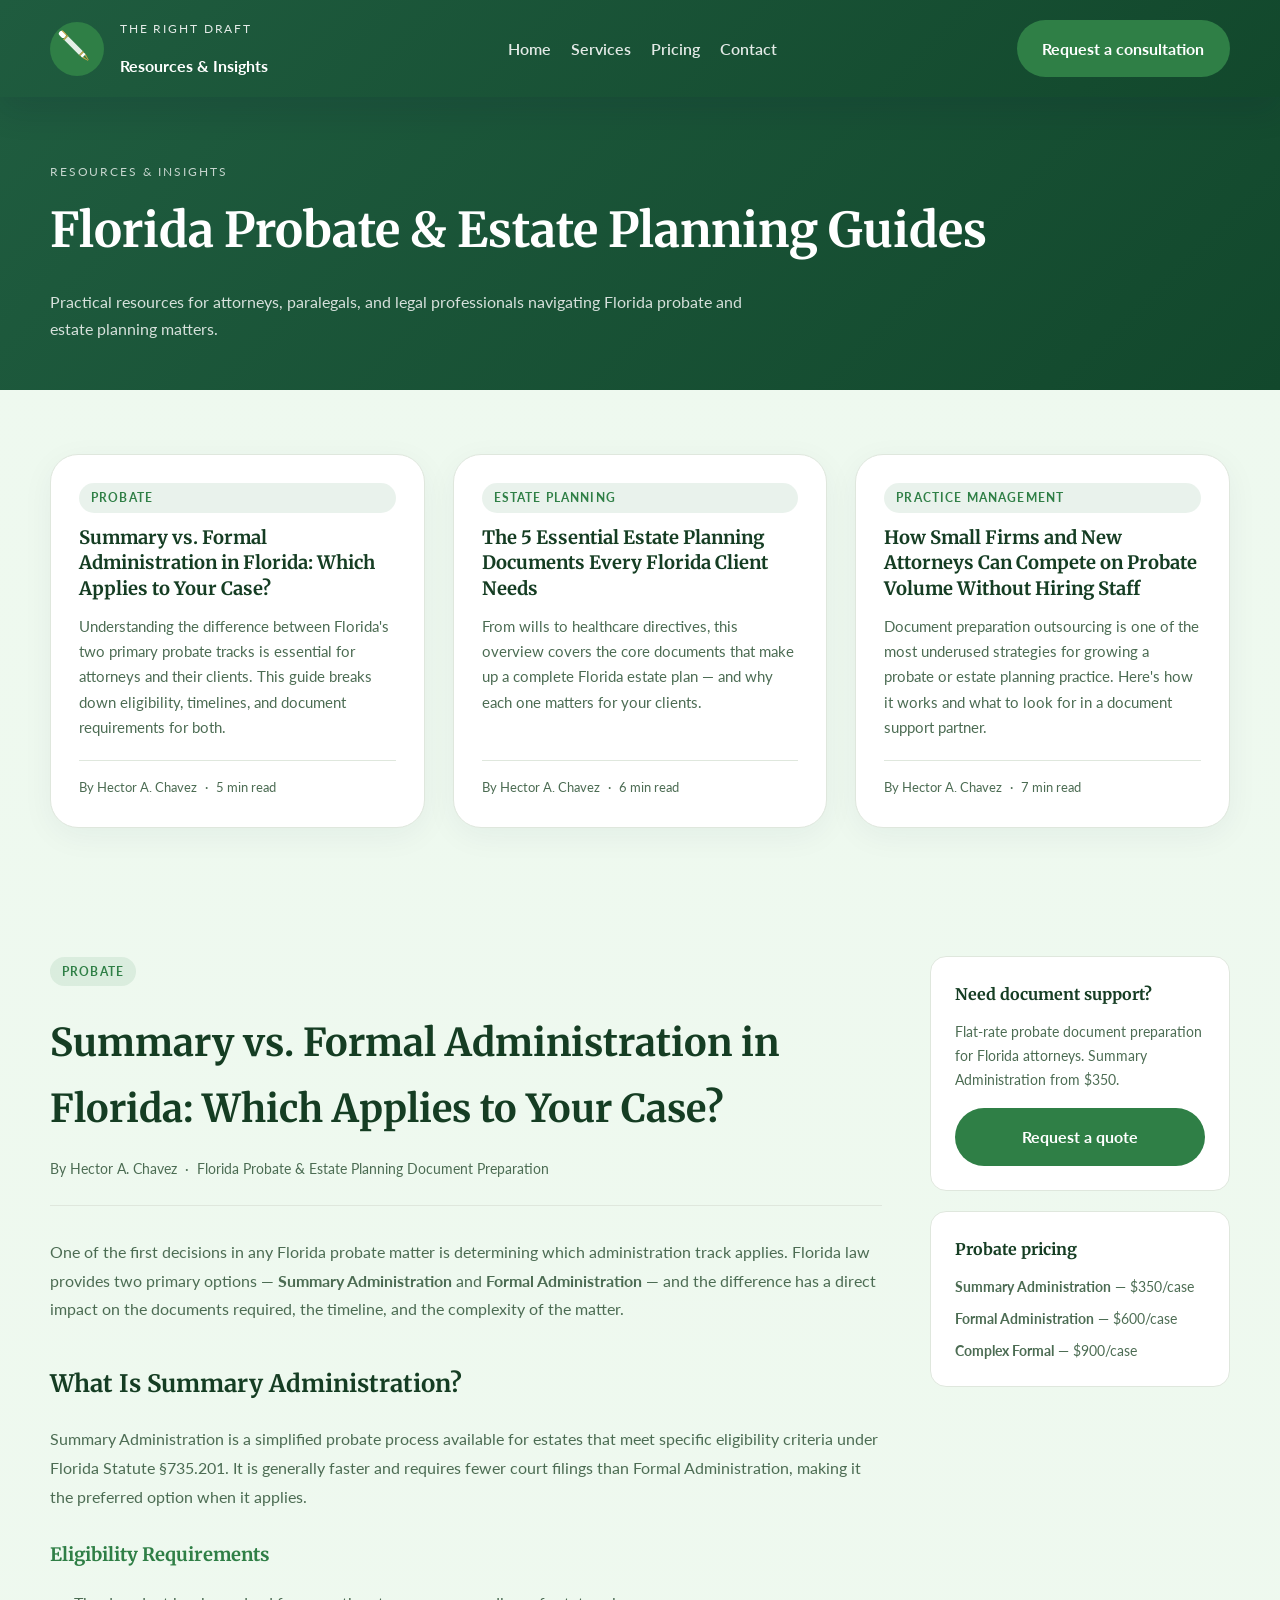
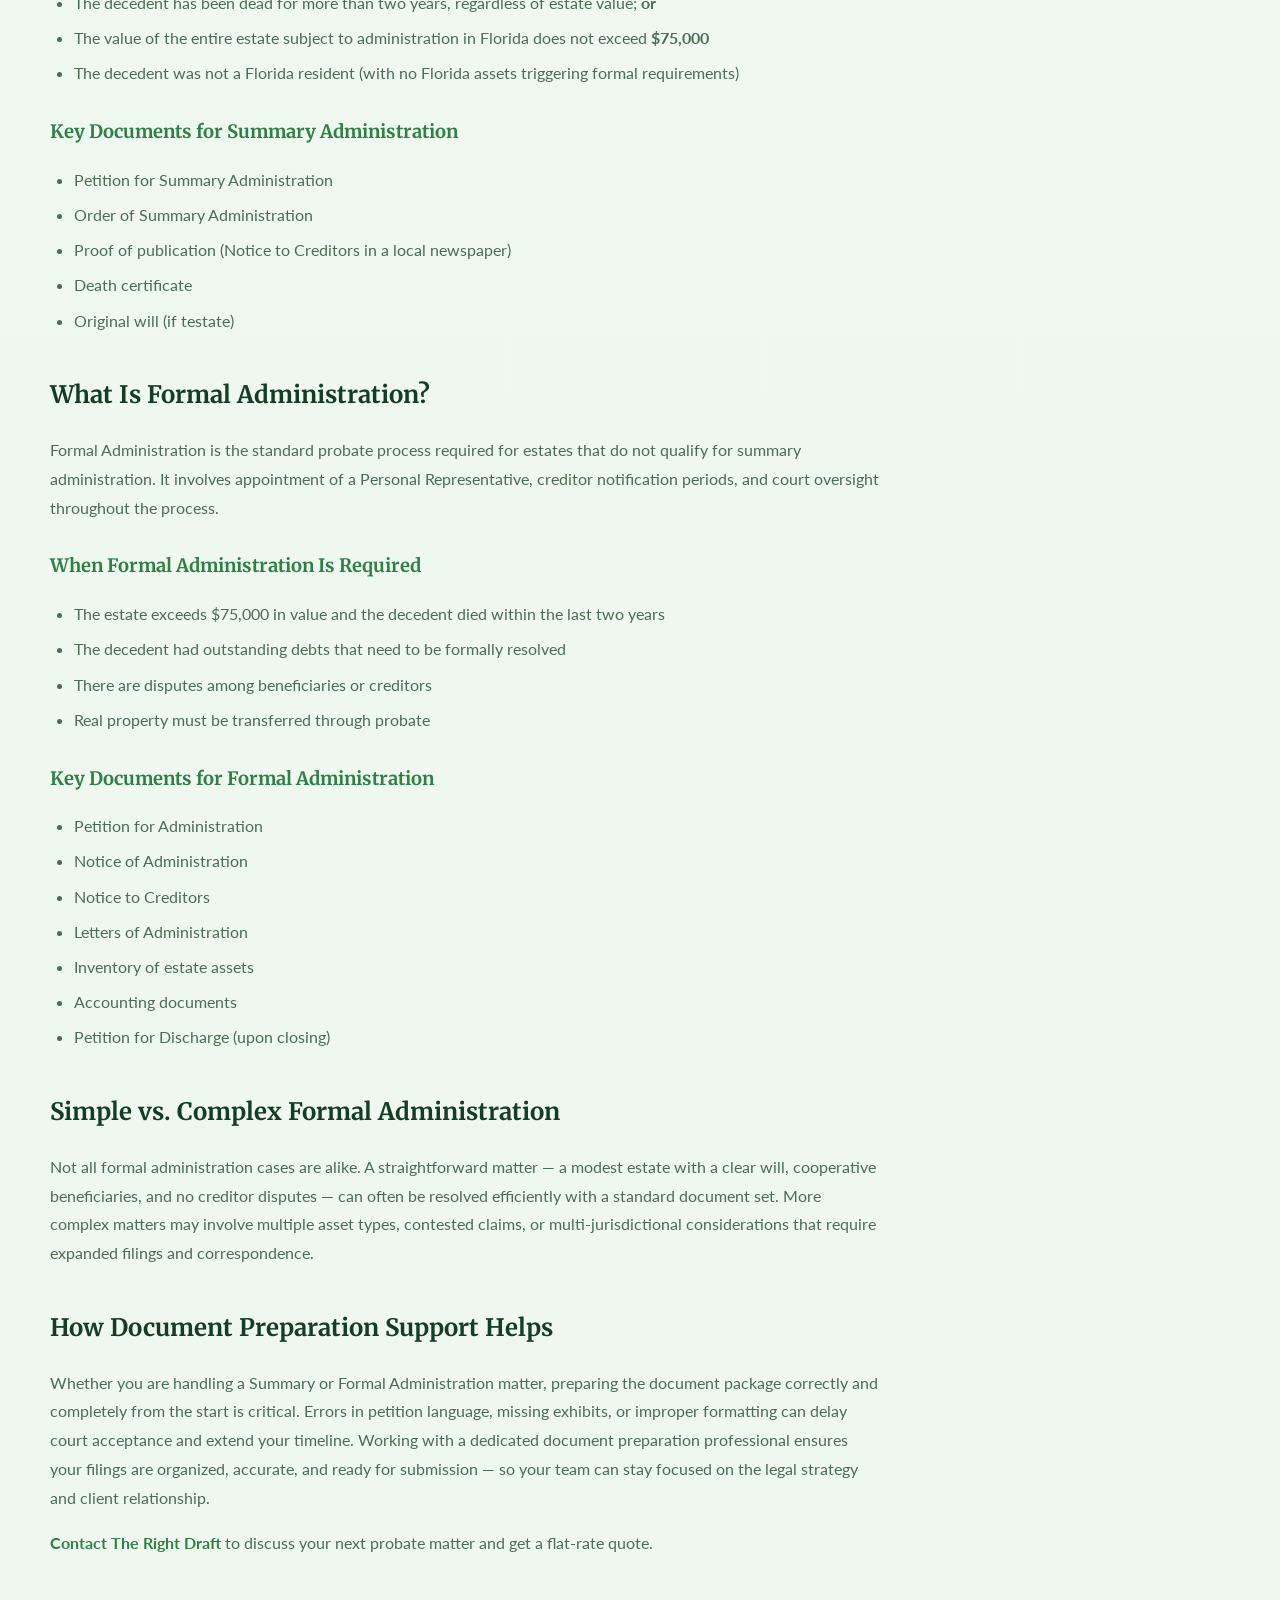
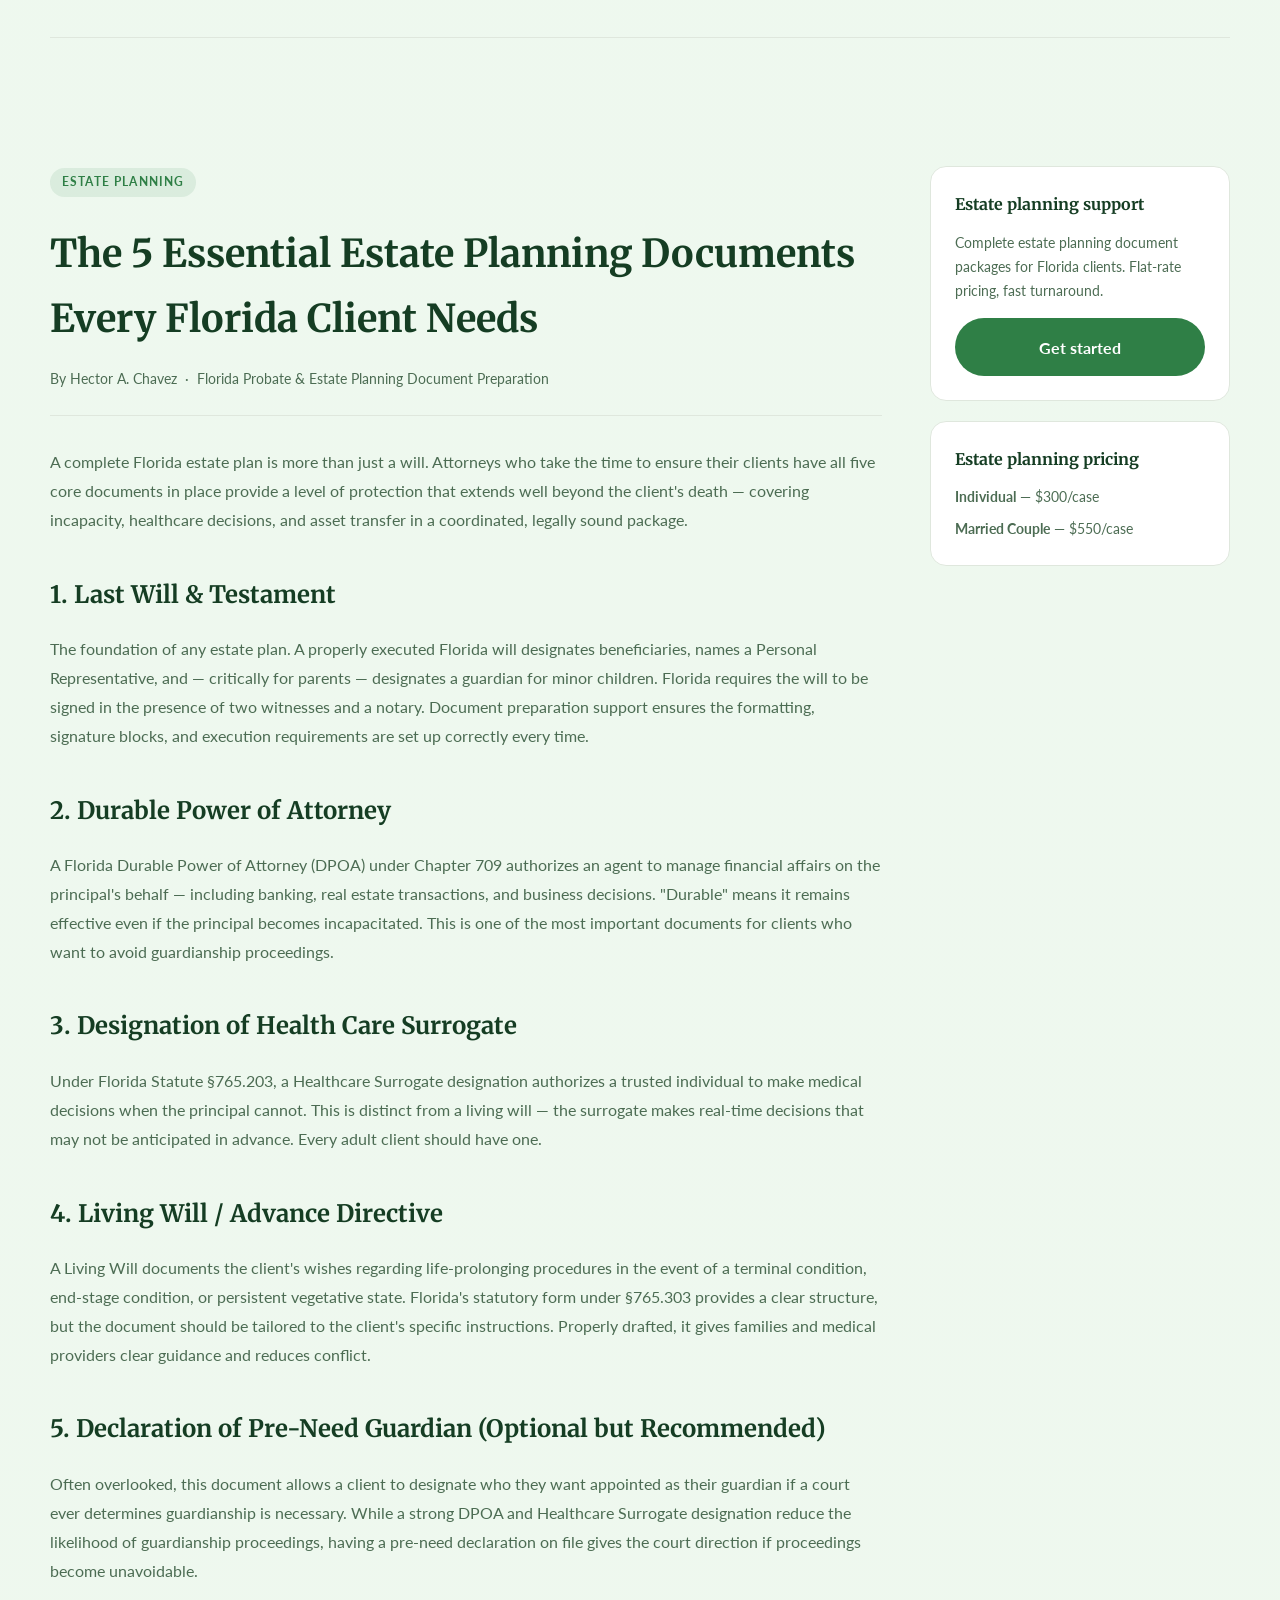
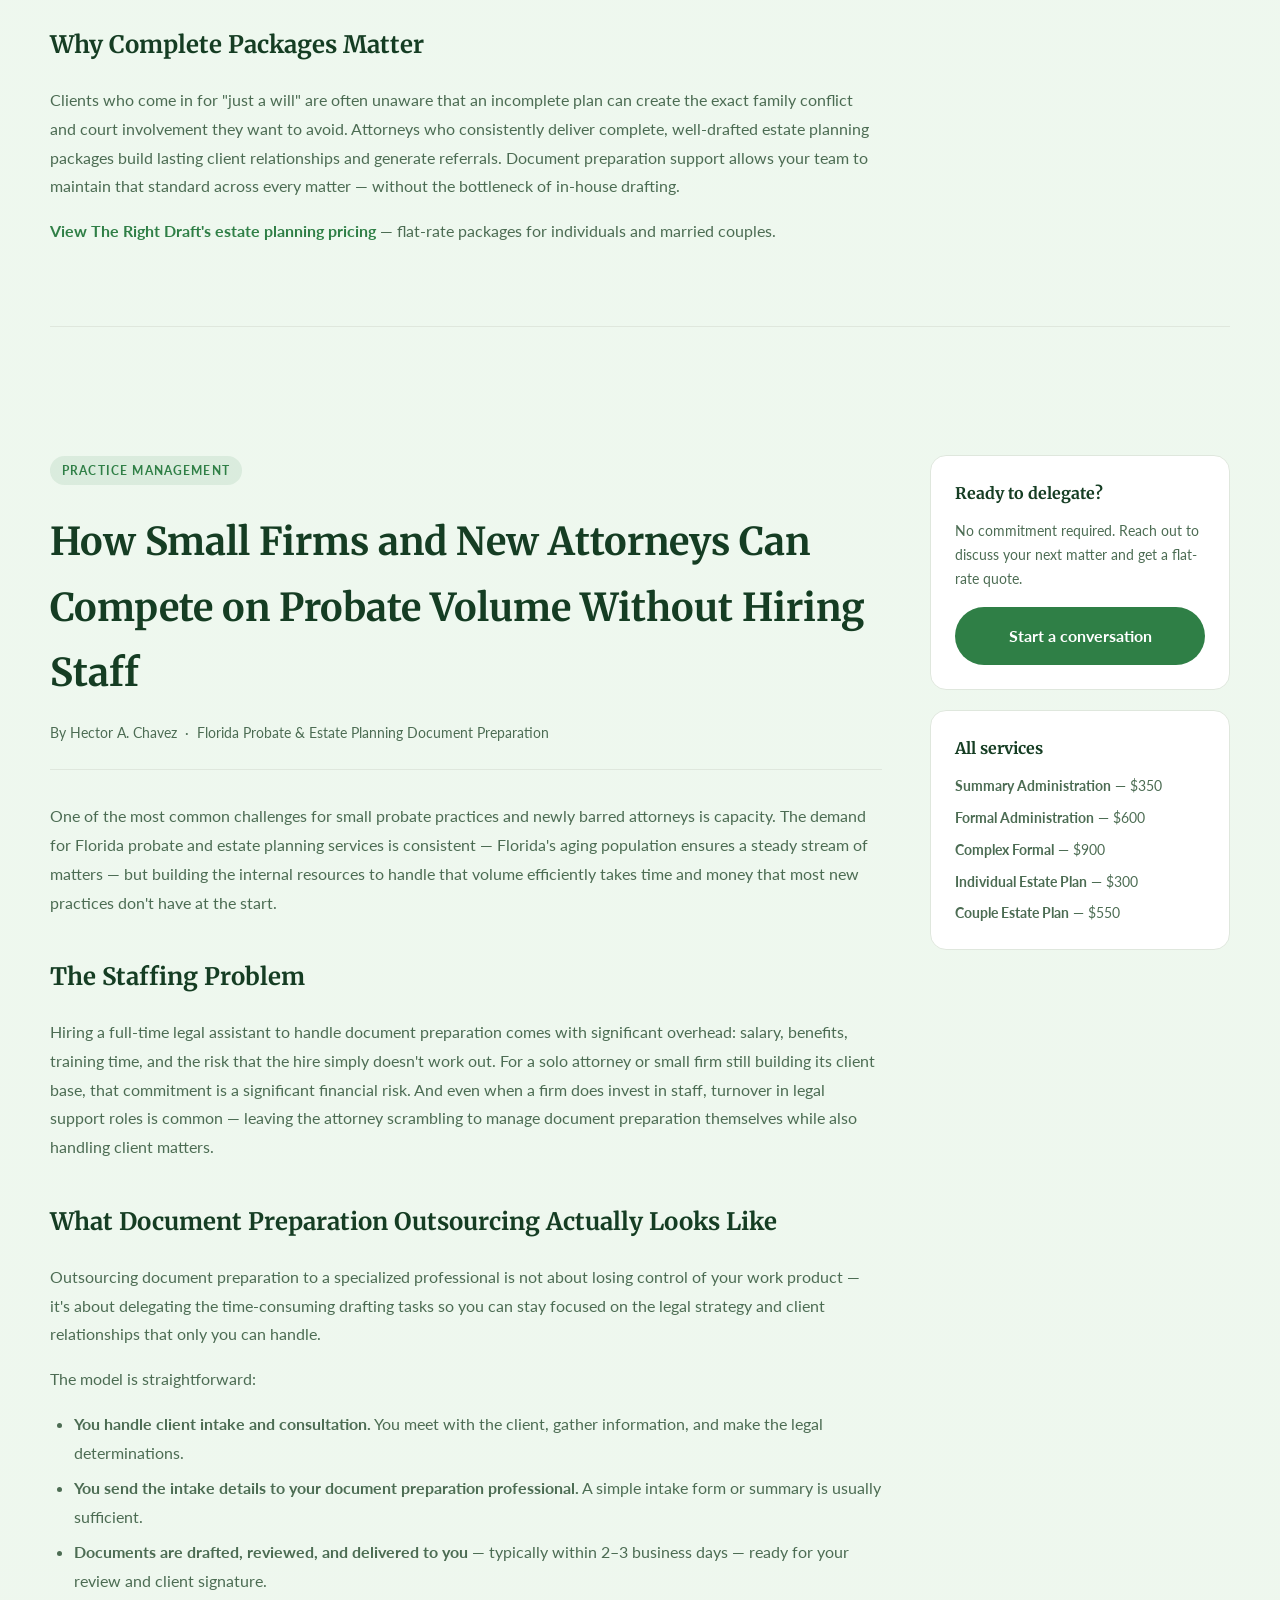
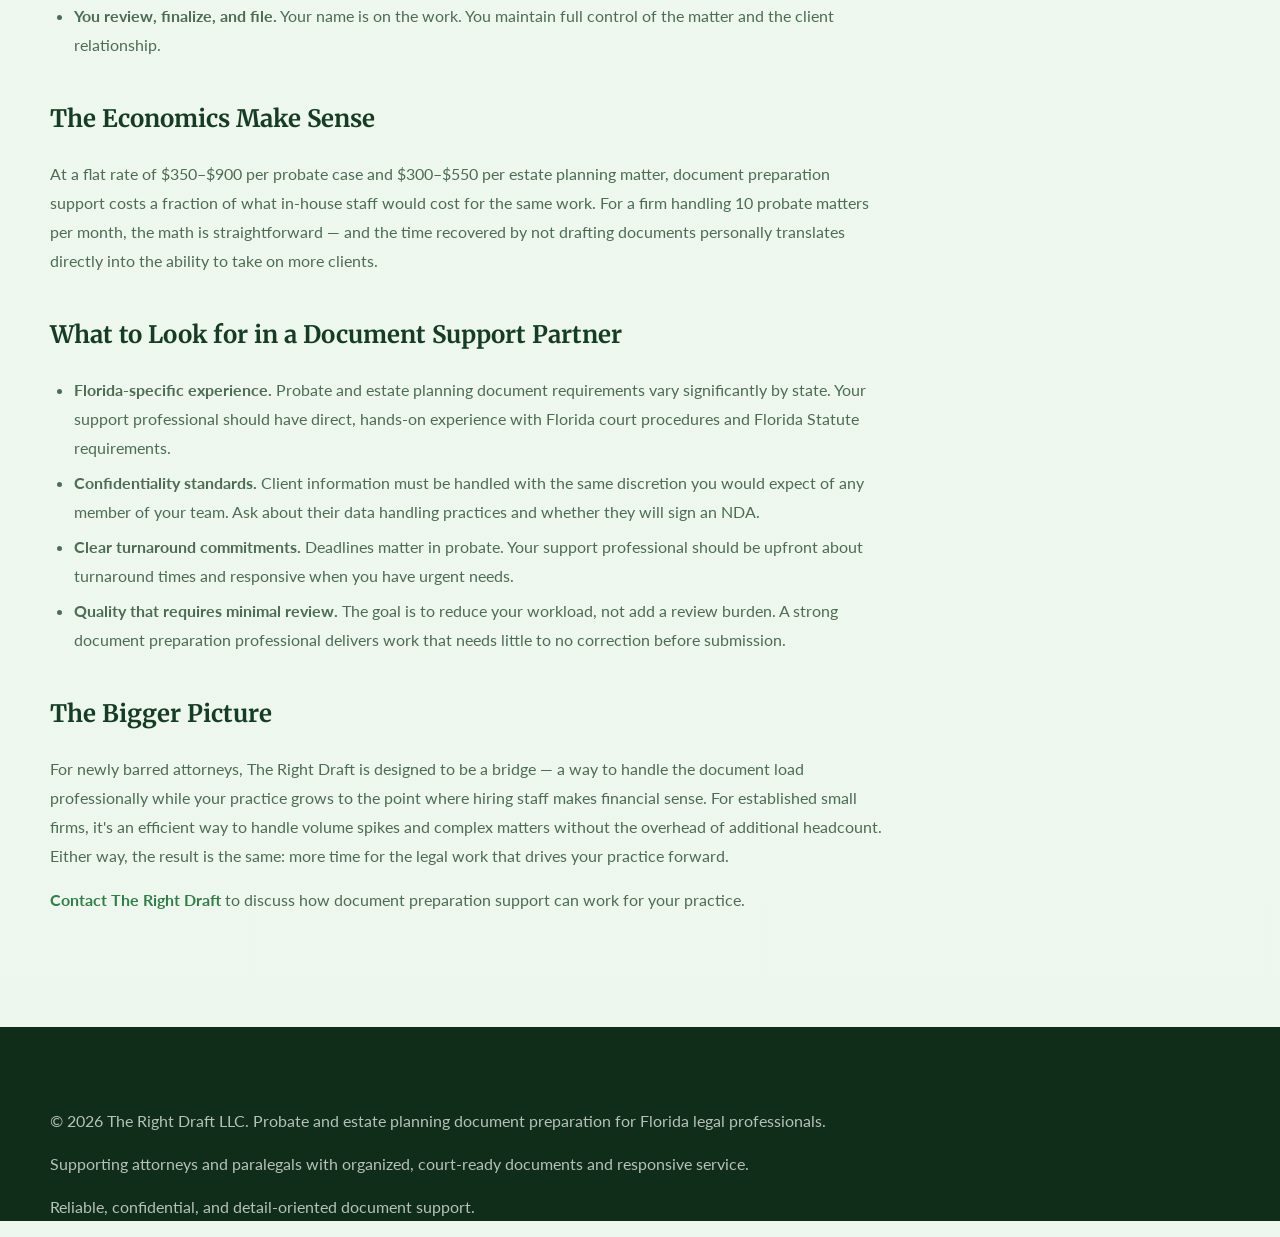
==== commit ca837376: "Update internal links for Cloudflare Pages clean URLs Cloudflare auto-strips .html extensions, so up" ====
--- a/blog.html
+++ b/blog.html
@@ -161,7 +161,7 @@
         </div>
       </div>
       <nav class="site-nav" id="site-nav" aria-label="Primary navigation">
-        <a href="index.html">Home</a>
+        <a href="/">Home</a>
         <a href="index.html#services">Services</a>
         <a href="index.html#packages">Pricing</a>
         <a href="index.html#contact">Contact</a>
--- a/styles.css
+++ b/styles.css
@@ -775,21 +775,219 @@
 }
 
 .site-footer {
-  padding: 2rem 0 3rem;
-  color: var(--muted);
-}
-
-.footer-inner {
+  background: #0f2d18;
+  color: rgba(255,255,255,0.7);
+  padding: 4rem 0 0;
+  margin-top: 2rem;
+}
+
+.footer-grid {
+  display: grid;
+  grid-template-columns: 2fr 1fr 1fr 1.5fr;
+  gap: 3rem;
+  padding-bottom: 3rem;
+  border-bottom: 1px solid rgba(255,255,255,0.1);
+}
+
+.footer-brand p {
+  font-size: 0.9rem;
+  line-height: 1.7;
+  margin: 0.75rem 0 0;
+  color: rgba(255,255,255,0.6);
+}
+
+.footer-bilingual {
+  font-size: 0.82rem !important;
+  color: rgba(200,168,75,0.85) !important;
+  margin-top: 0.5rem !important;
+}
+
+.footer-logo-row {
+  display: flex;
+  align-items: center;
+  gap: 0.75rem;
+}
+
+.footer-logo-row strong {
+  font-size: 1rem;
+  color: white;
+  font-family: 'Merriweather', Georgia, serif;
+}
+
+.footer-col-label {
+  font-size: 0.72rem;
+  font-weight: 700;
+  text-transform: uppercase;
+  letter-spacing: 0.12em;
+  color: rgba(255,255,255,0.4);
+  margin: 0 0 1rem;
+}
+
+.footer-links ul {
+  list-style: none;
+  padding: 0;
+  margin: 0;
+  display: grid;
+  gap: 0.6rem;
+}
+
+.footer-links a {
+  color: rgba(255,255,255,0.65);
+  font-size: 0.9rem;
+  transition: color 0.15s;
+}
+
+.footer-links a:hover { color: white; }
+
+.footer-contact p {
+  font-size: 0.88rem;
+  color: rgba(255,255,255,0.6);
+  margin: 0 0 0.75rem;
+  line-height: 1.6;
+}
+
+.footer-contact strong { color: rgba(255,255,255,0.9); }
+
+.footer-cta {
+  margin-top: 1rem;
+  font-size: 0.88rem;
+  padding: 0.7rem 1.25rem;
+}
+
+.footer-bottom {
   display: flex;
   justify-content: space-between;
-  gap: 1rem;
   align-items: center;
   flex-wrap: wrap;
-}
-
-.footer-tagline {
+  gap: 1rem;
+  padding: 1.5rem 0;
+  font-size: 0.82rem;
+  color: rgba(255,255,255,0.35);
+}
+
+.footer-legal-links {
+  display: flex;
+  gap: 1.5rem;
+}
+
+.footer-legal-links a {
+  color: rgba(255,255,255,0.4);
+  transition: color 0.15s;
+}
+
+.footer-legal-links a:hover { color: rgba(255,255,255,0.8); }
+
+@media (max-width: 960px) {
+  .footer-grid {
+    grid-template-columns: 1fr 1fr;
+    gap: 2rem;
+  }
+  .footer-brand { grid-column: 1 / -1; }
+}
+
+@media (max-width: 600px) {
+  .footer-grid { grid-template-columns: 1fr; }
+  .footer-bottom { flex-direction: column; text-align: center; }
+}
+
+/* ── Section photo banner ── */
+.section-photo-banner {
+  display: grid;
+  grid-template-columns: repeat(3, 1fr);
+  gap: 1rem;
+  margin-top: 2.5rem;
+  border-radius: var(--radius);
+  overflow: hidden;
+}
+
+.section-photo-banner picture { display: block; }
+
+.section-photo-banner img {
+  width: 100%;
+  height: 220px;
+  object-fit: cover;
+  display: block;
+  transition: transform 0.4s ease;
+}
+
+.section-photo-banner picture:hover img {
+  transform: scale(1.03);
+}
+
+.section-photo-banner picture:first-child img { border-radius: var(--radius) 0 0 var(--radius); }
+.section-photo-banner picture:last-child  img { border-radius: 0 var(--radius) var(--radius) 0; }
+
+/* ── Contact options ── */
+.contact-options {
+  margin-top: 1.75rem;
+  display: flex;
+  flex-direction: column;
+  gap: 0.75rem;
+}
+
+.contact-option,
+.book-call-btn {
+  display: flex;
+  align-items: center;
+  gap: 1rem;
+  background: white;
+  border: 1px solid var(--border);
+  border-radius: var(--radius-sm);
+  padding: 1rem 1.25rem;
+}
+
+.book-call-btn {
+  cursor: pointer;
+  transition: border-color 0.2s, box-shadow 0.2s;
+  color: inherit;
+  text-decoration: none;
+}
+
+.book-call-btn:hover {
+  border-color: var(--accent);
+  box-shadow: 0 4px 16px rgba(47,127,70,0.12);
+}
+
+.contact-option-icon {
+  font-size: 1.4rem;
+  width: 42px;
+  height: 42px;
+  display: grid;
+  place-items: center;
+  background: rgba(47,127,70,0.08);
+  border-radius: 10px;
+  flex-shrink: 0;
+}
+
+.contact-option strong,
+.book-call-btn strong {
+  display: block;
+  font-size: 0.95rem;
+  color: var(--text);
+  margin-bottom: 0.15rem;
+}
+
+.contact-option span,
+.book-call-btn span:last-child {
+  font-size: 0.82rem;
+  color: var(--muted);
+}
+
+.contact-divider {
+  text-align: center;
+  color: var(--muted);
+  font-size: 0.85rem;
   font-weight: 600;
-  color: #3e4b6b;
+  letter-spacing: 0.05em;
+}
+
+@media (max-width: 960px) {
+  .section-photo-banner {
+    grid-template-columns: 1fr;
+  }
+  .section-photo-banner img { height: 200px; border-radius: 0 !important; }
+  .section-photo-banner picture:first-child img { border-radius: var(--radius) var(--radius) 0 0 !important; }
+  .section-photo-banner picture:last-child img  { border-radius: 0 0 var(--radius) var(--radius) !important; }
 }
 
 /* ── FAQ ── */
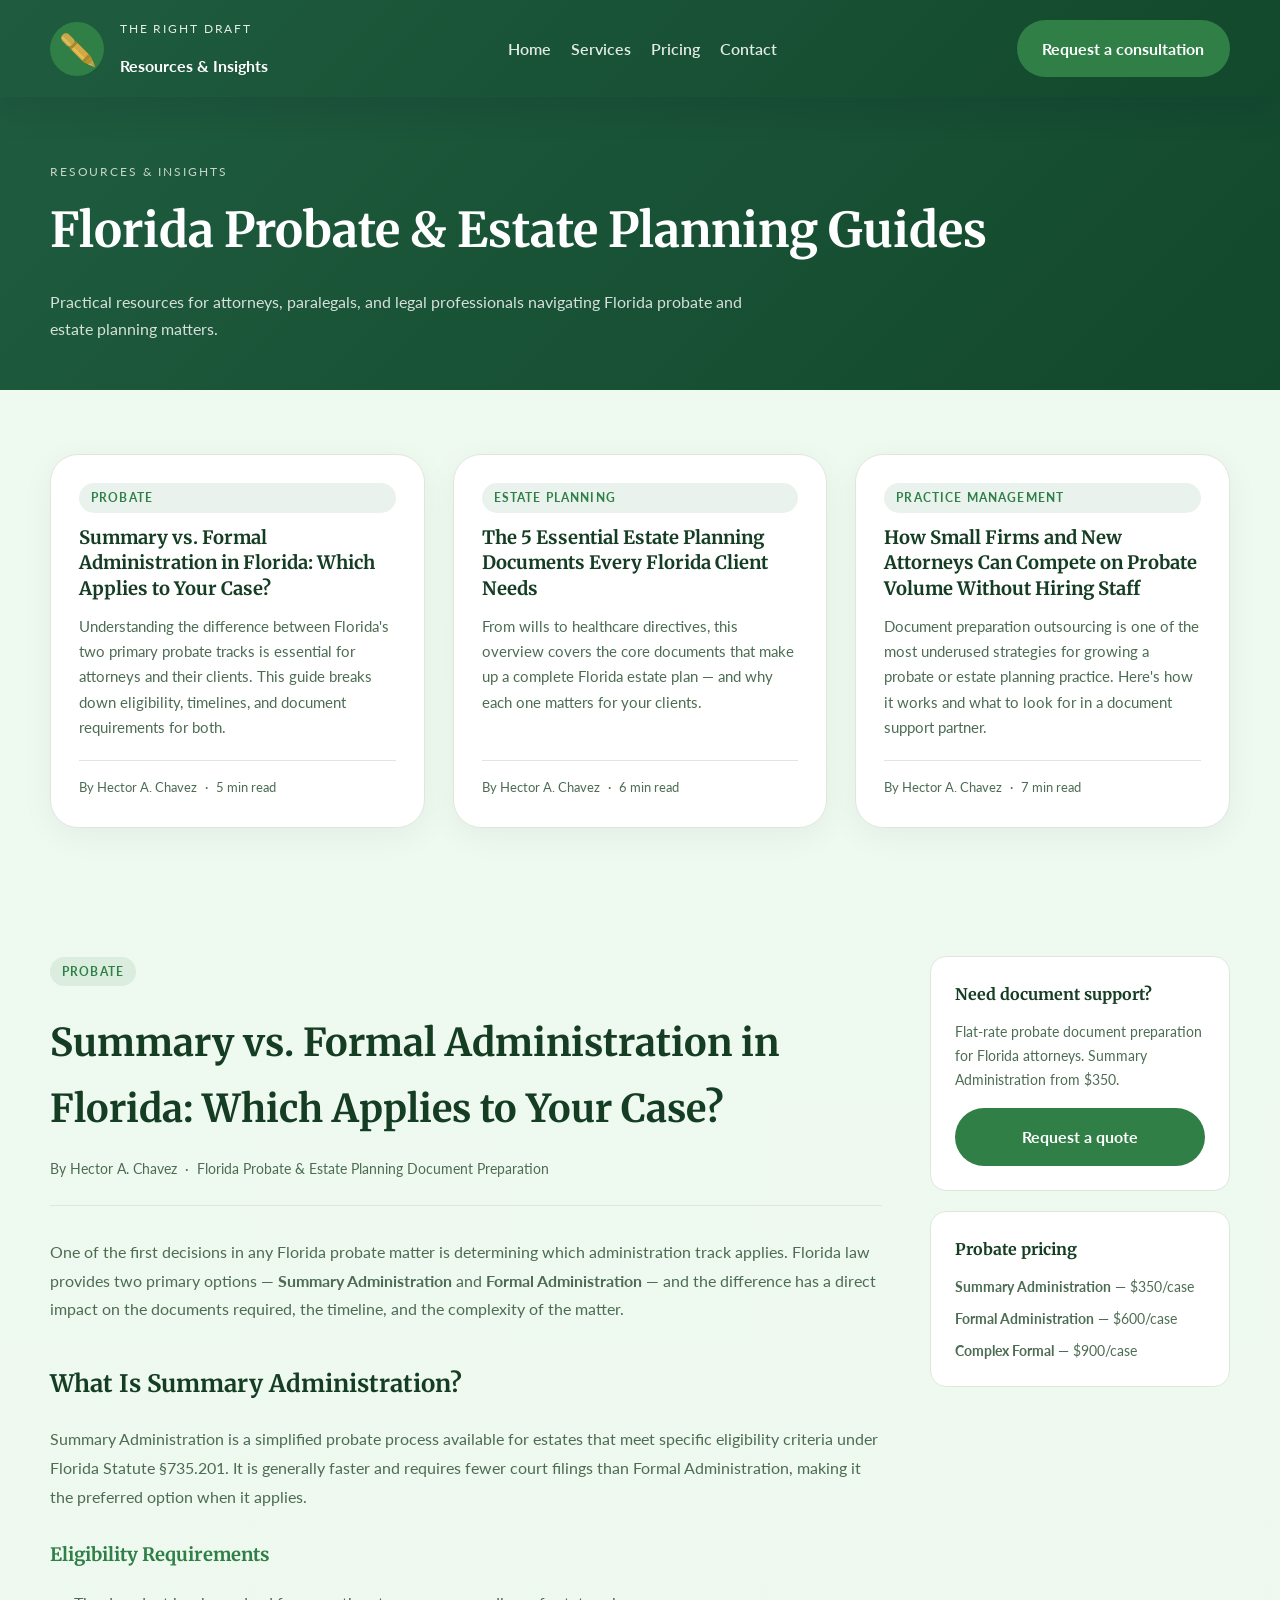
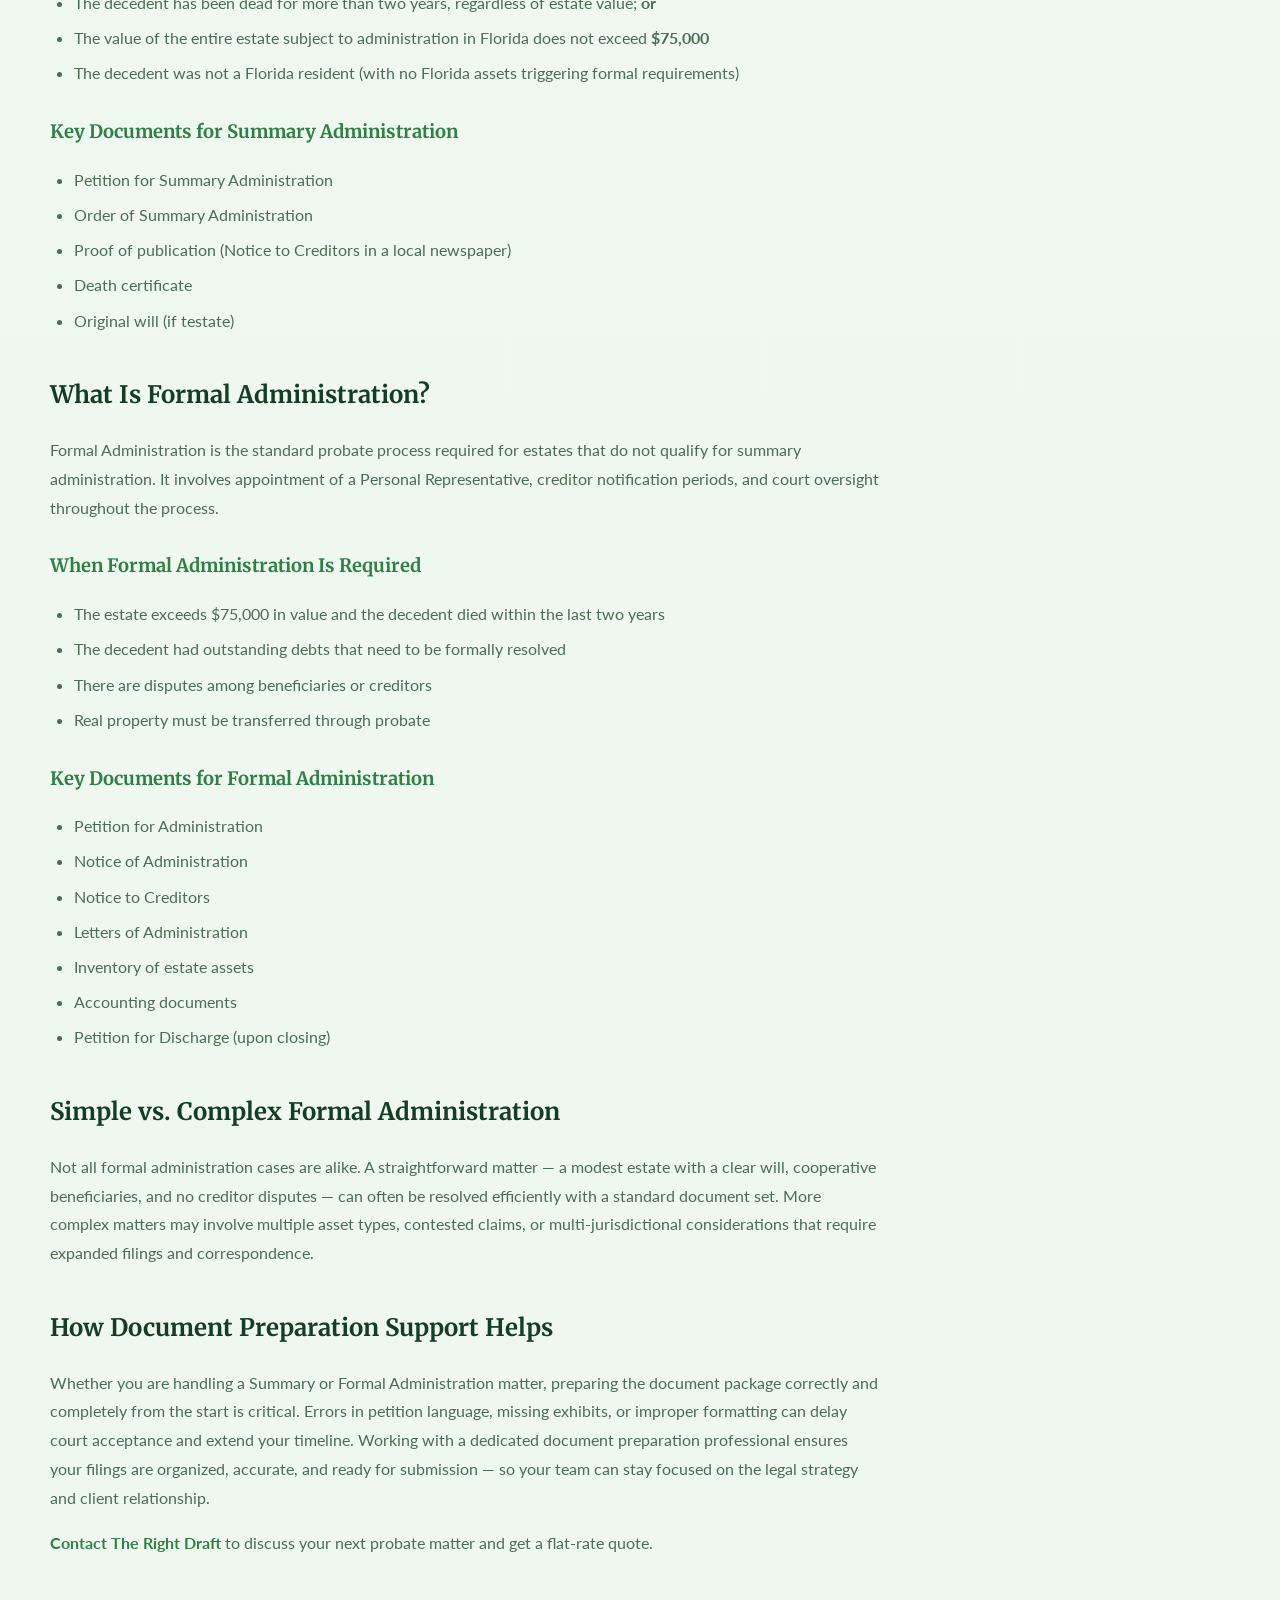
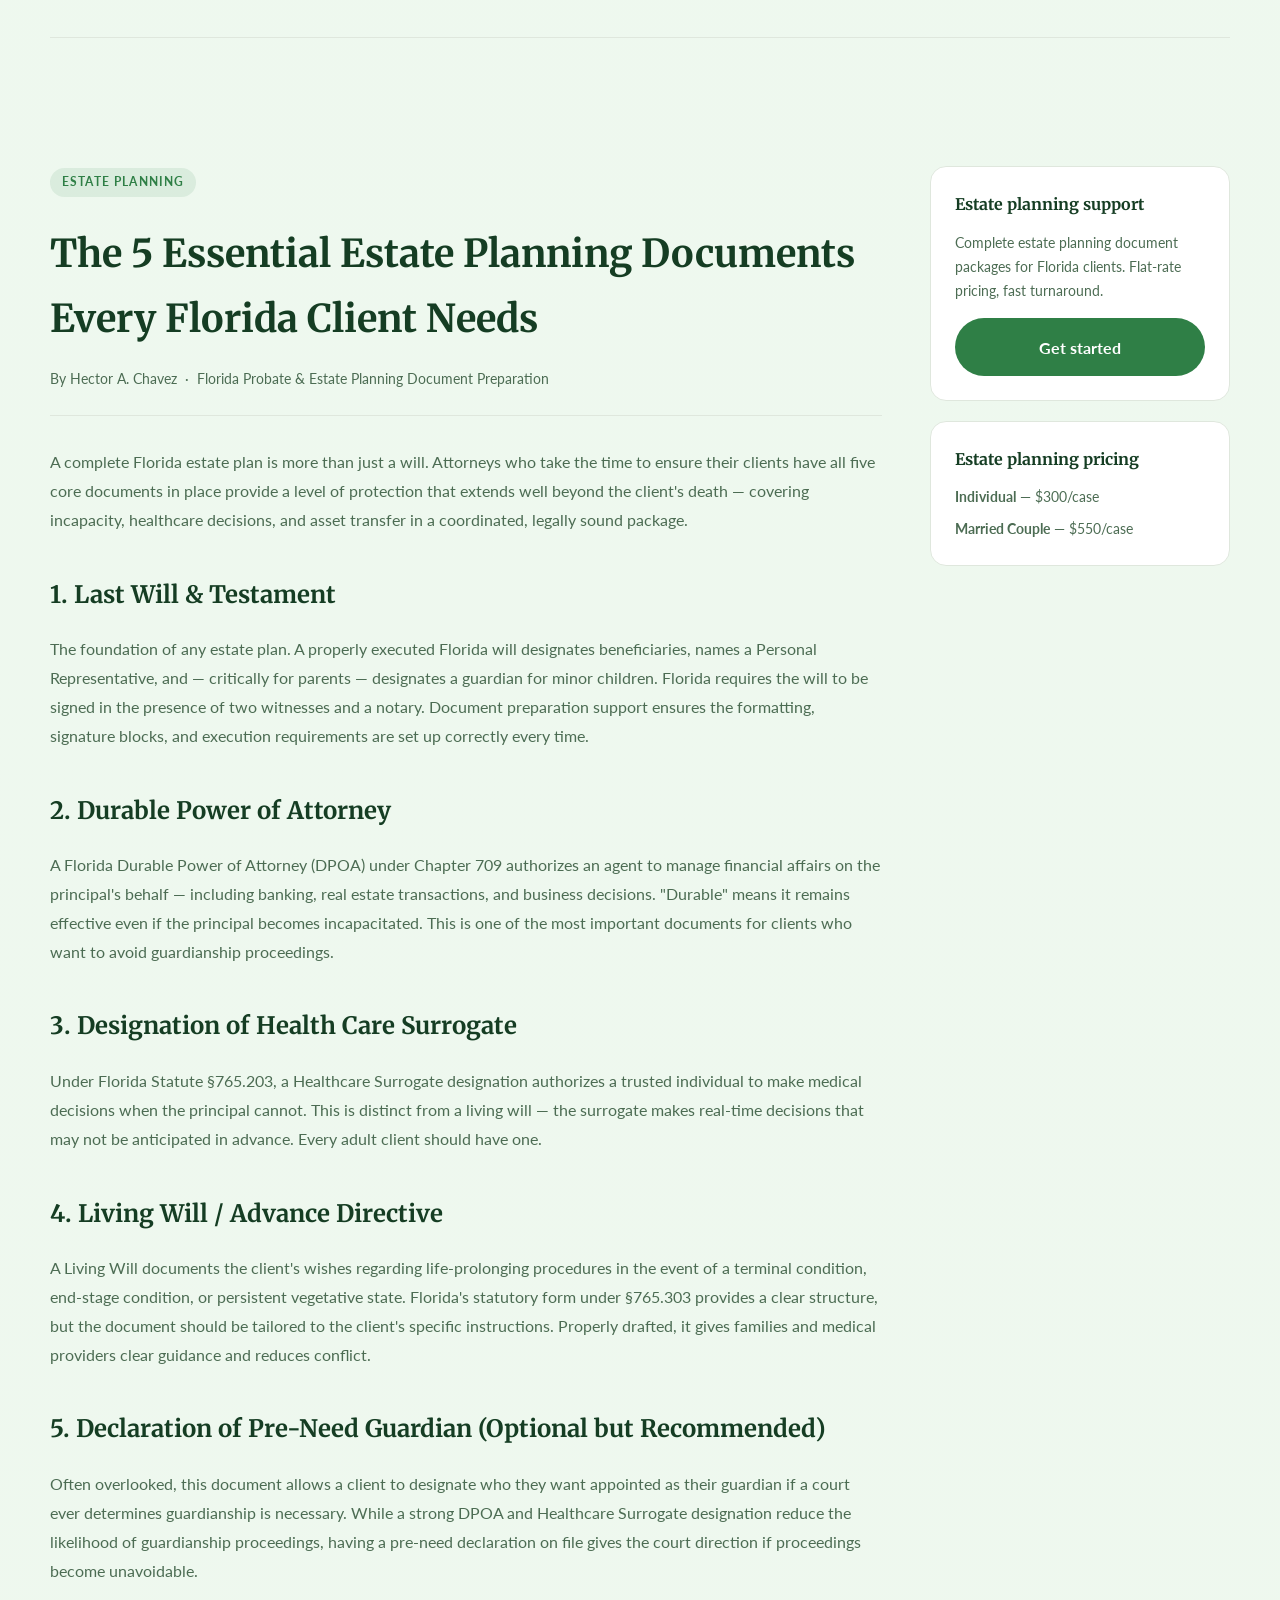
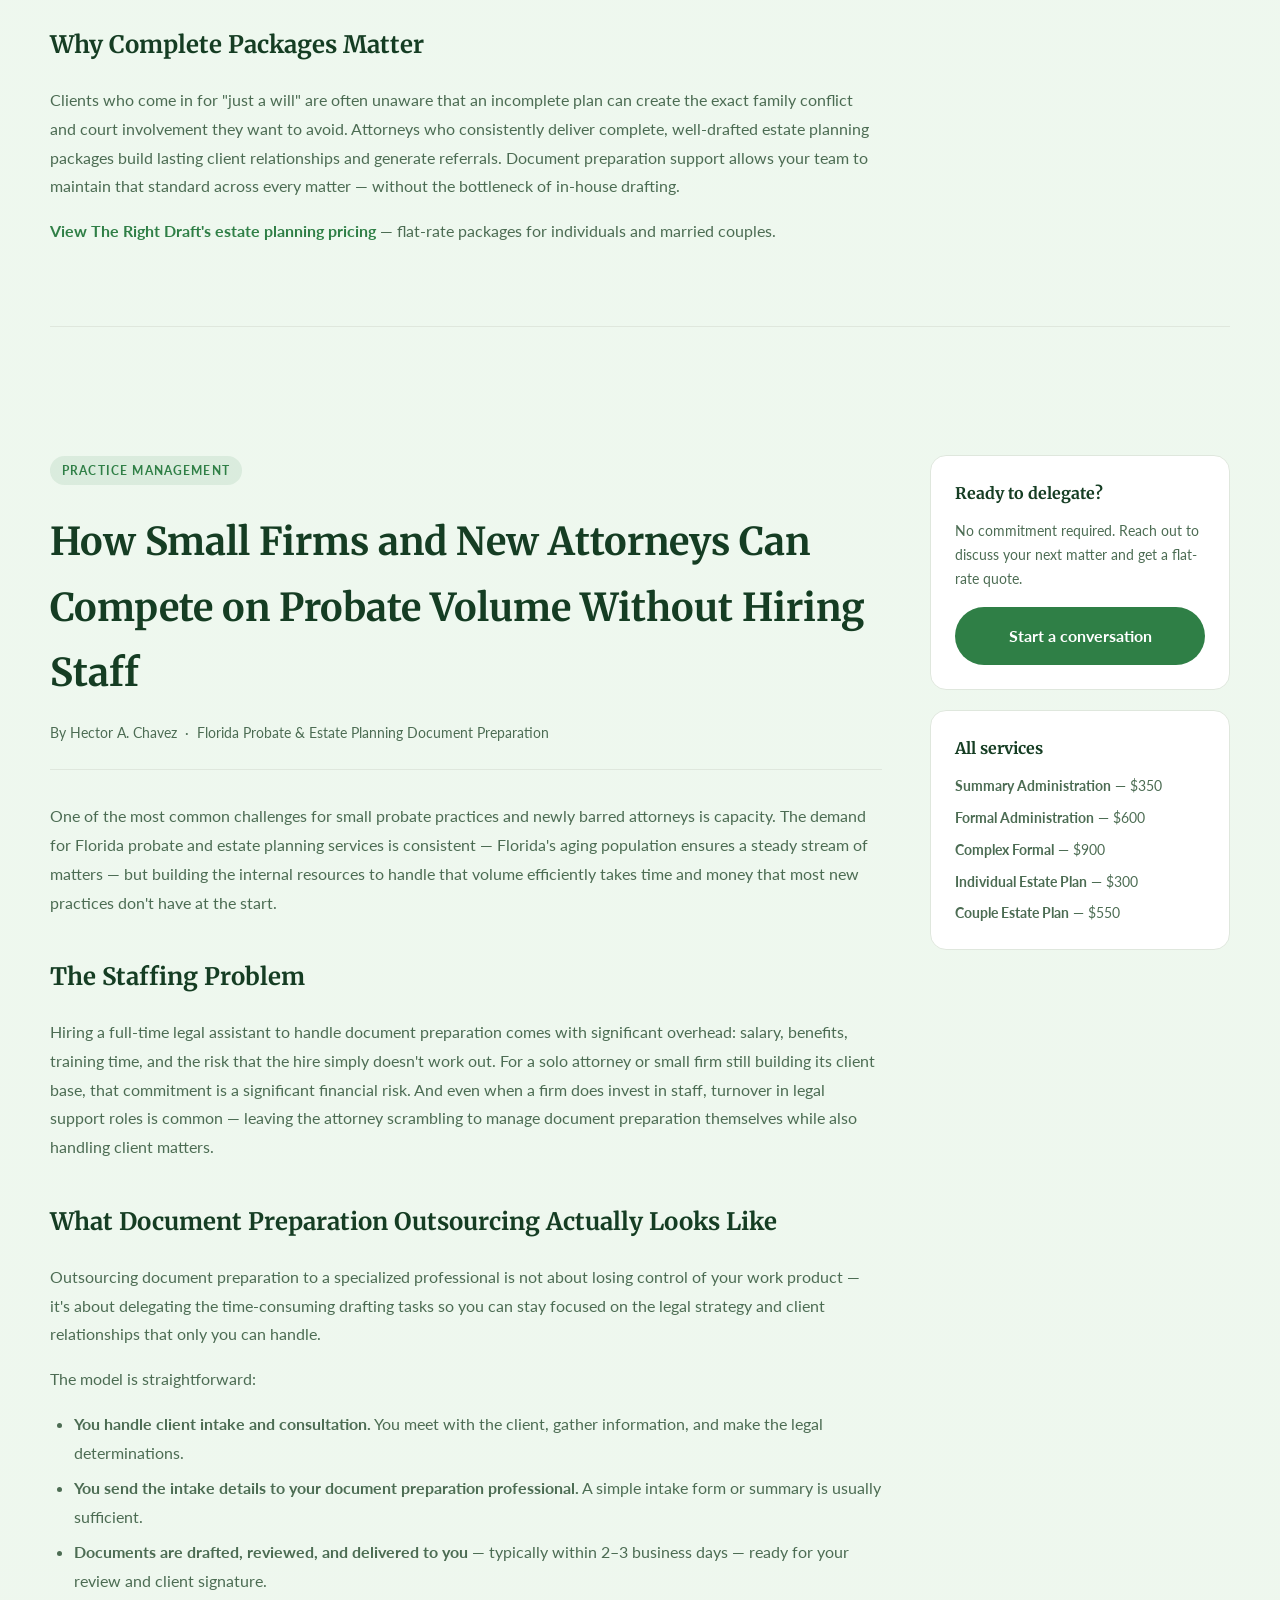
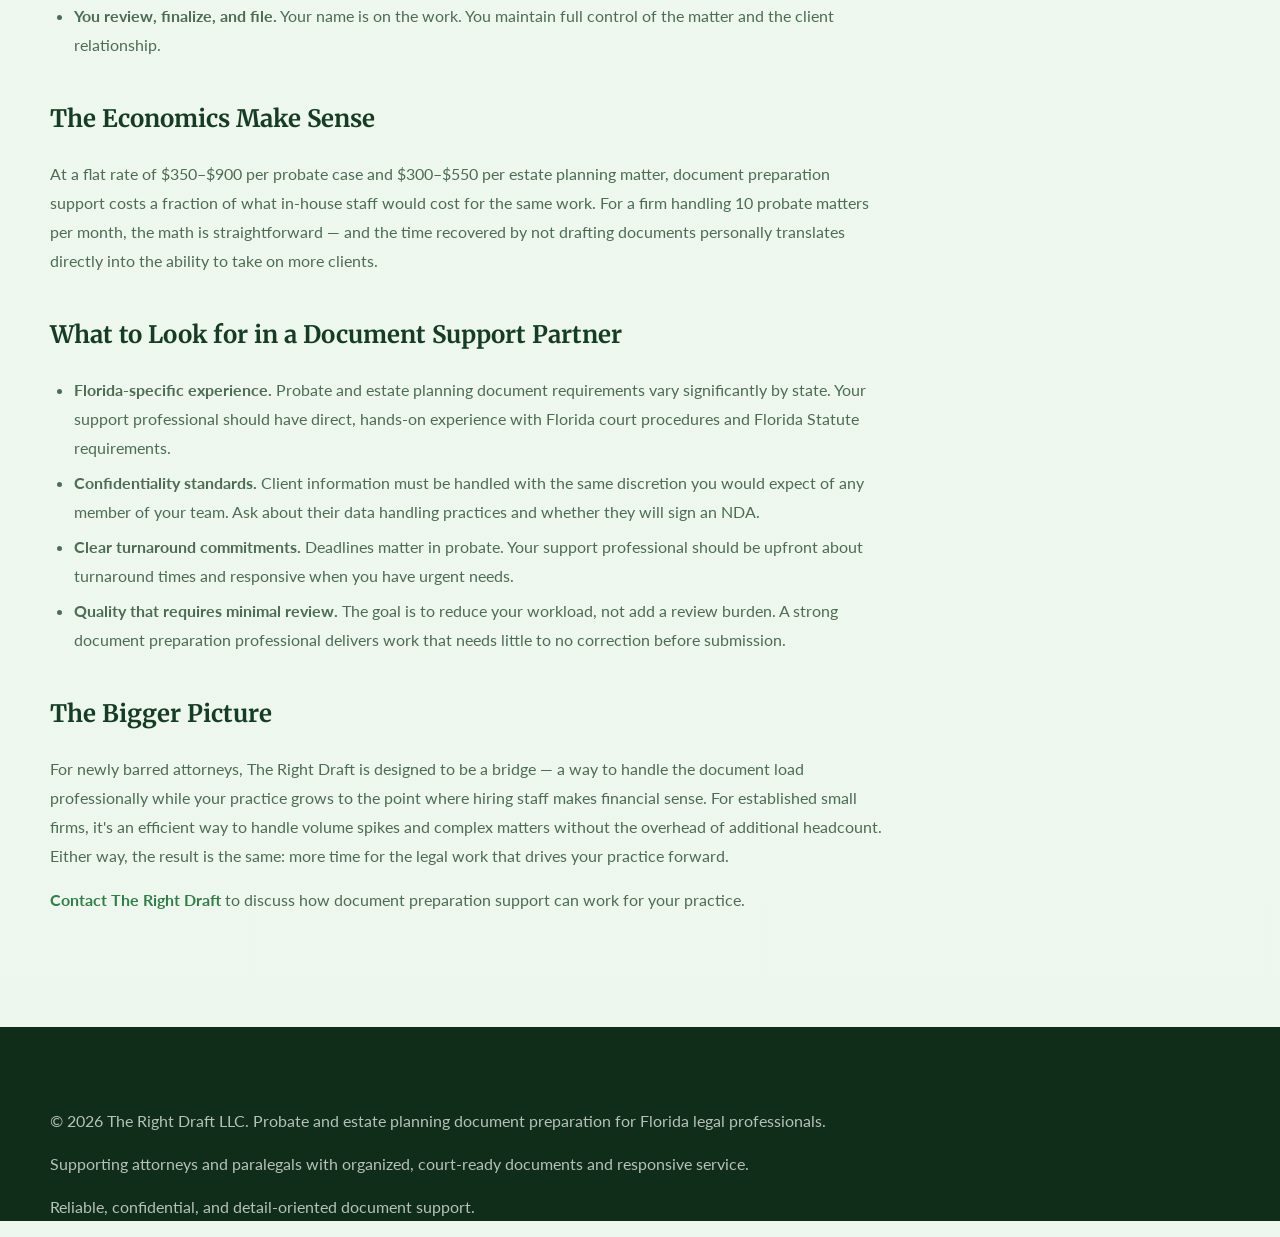
==== commit 64d68b38: "Streamline site: 404 page, sitemap, canonical URLs, WebP photo - Add branded 404 error page - Add si" ====
--- a/blog.html
+++ b/blog.html
@@ -6,12 +6,12 @@
   <title>Resources & Insights | The Right Draft LLC</title>
   <meta name="description" content="Florida probate and estate planning resources for attorneys and legal professionals. Practical guides on document preparation, administration types, and estate planning essentials." />
   <meta name="robots" content="index, follow" />
-  <link rel="canonical" href="https://therightdraftllc.com/blog.html" />
+  <link rel="canonical" href="https://therightdraftllc.com/blog" />
   <link rel="icon" type="image/svg+xml" href="favicon.svg" />
   <meta property="og:title" content="Resources & Insights | The Right Draft LLC" />
   <meta property="og:description" content="Florida probate and estate planning resources for attorneys and legal professionals." />
   <meta property="og:type" content="website" />
-  <meta property="og:url" content="https://therightdraftllc.com/blog.html" />
+  <meta property="og:url" content="https://therightdraftllc.com/blog" />
   <meta property="og:image" content="https://therightdraftllc.com/og-image.png" />
   <link href="https://fonts.googleapis.com/css2?family=Lato:wght@400;700;900&family=Merriweather:wght@400;700;900&display=swap" rel="stylesheet">
   <link rel="stylesheet" href="styles.css" />
